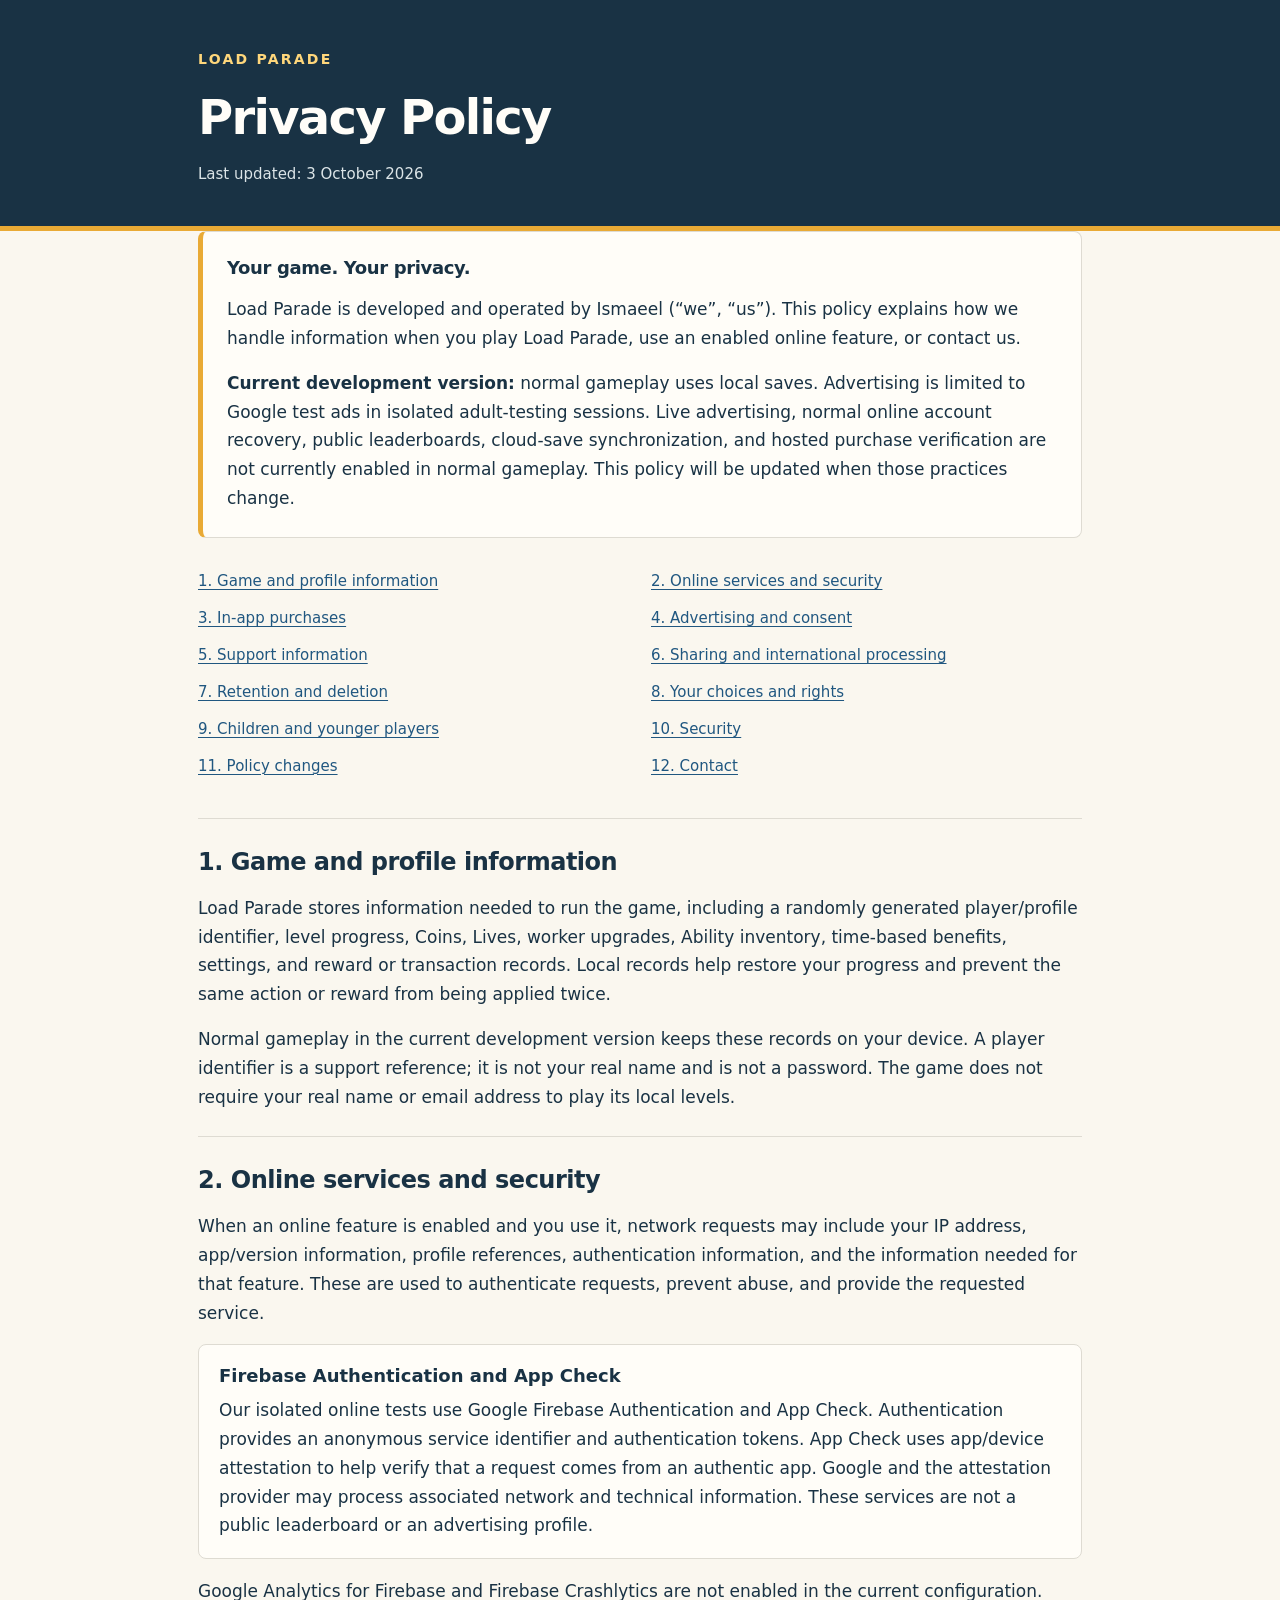
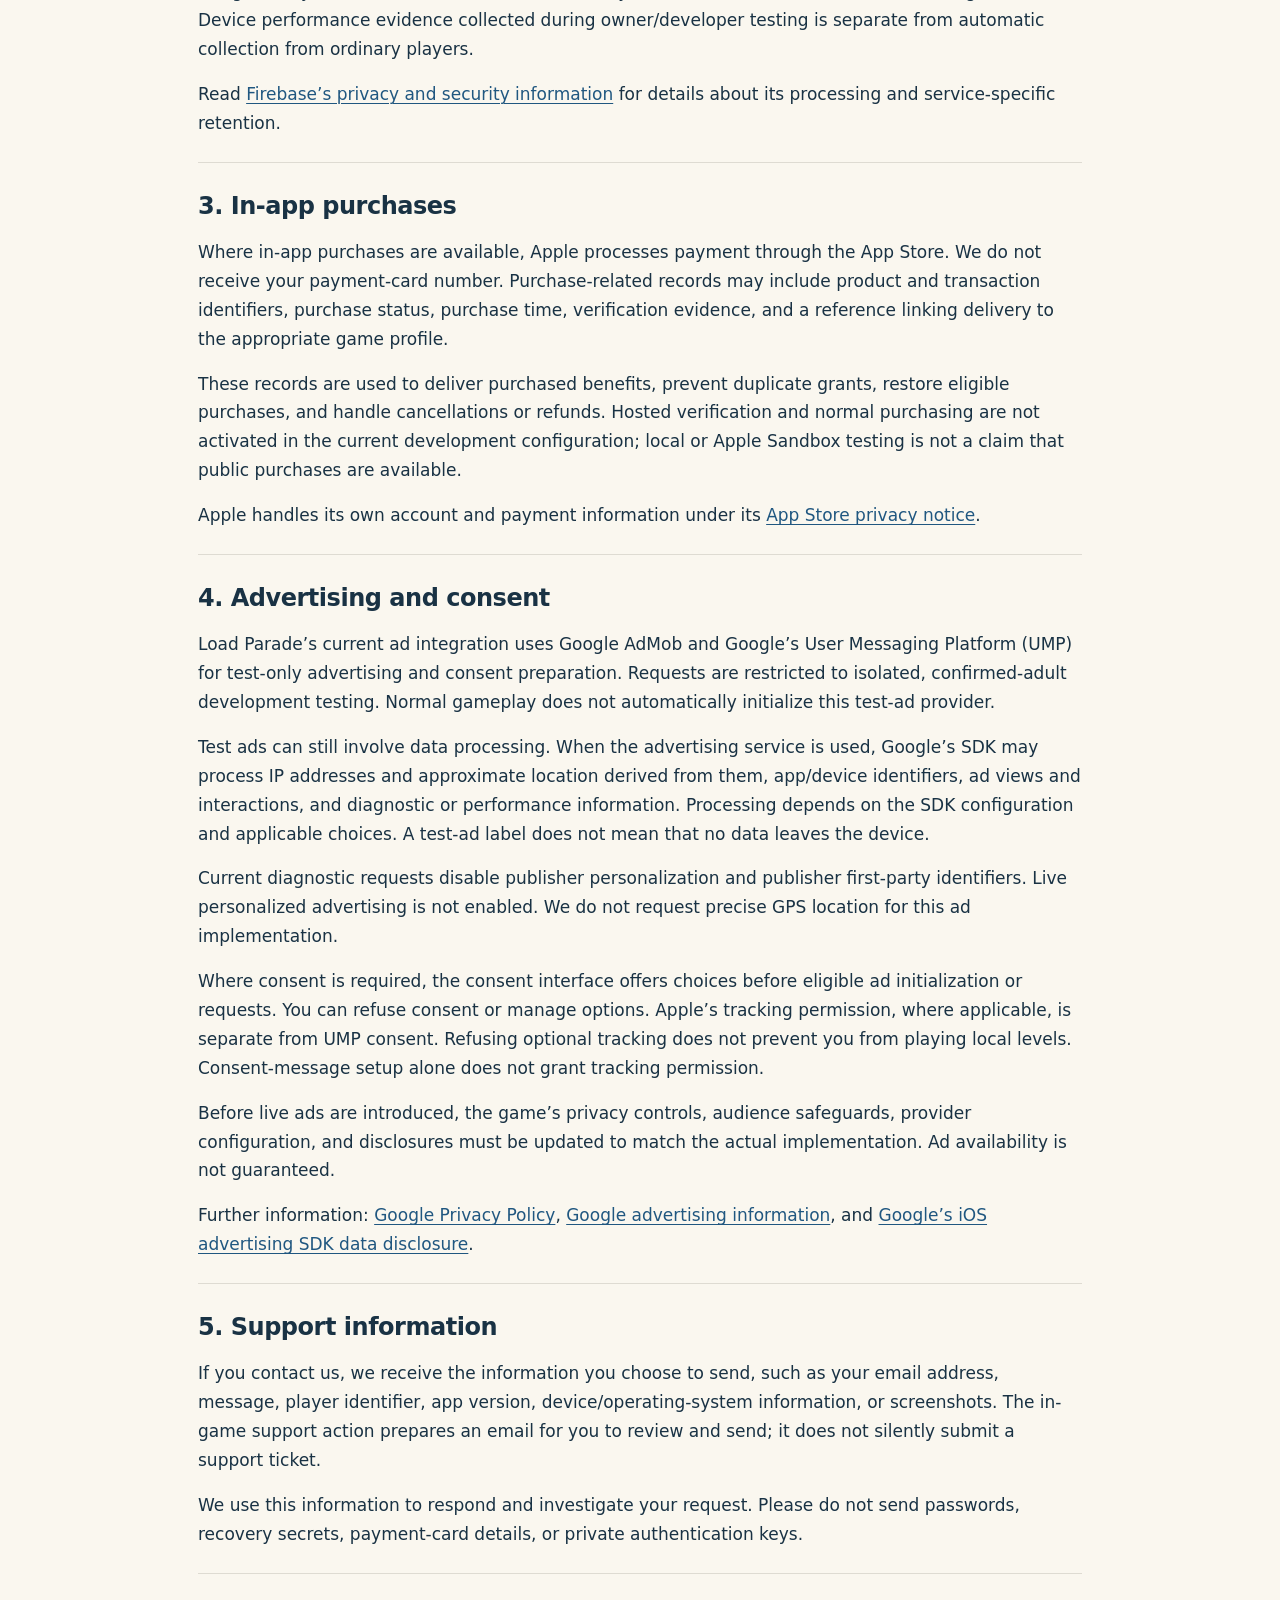
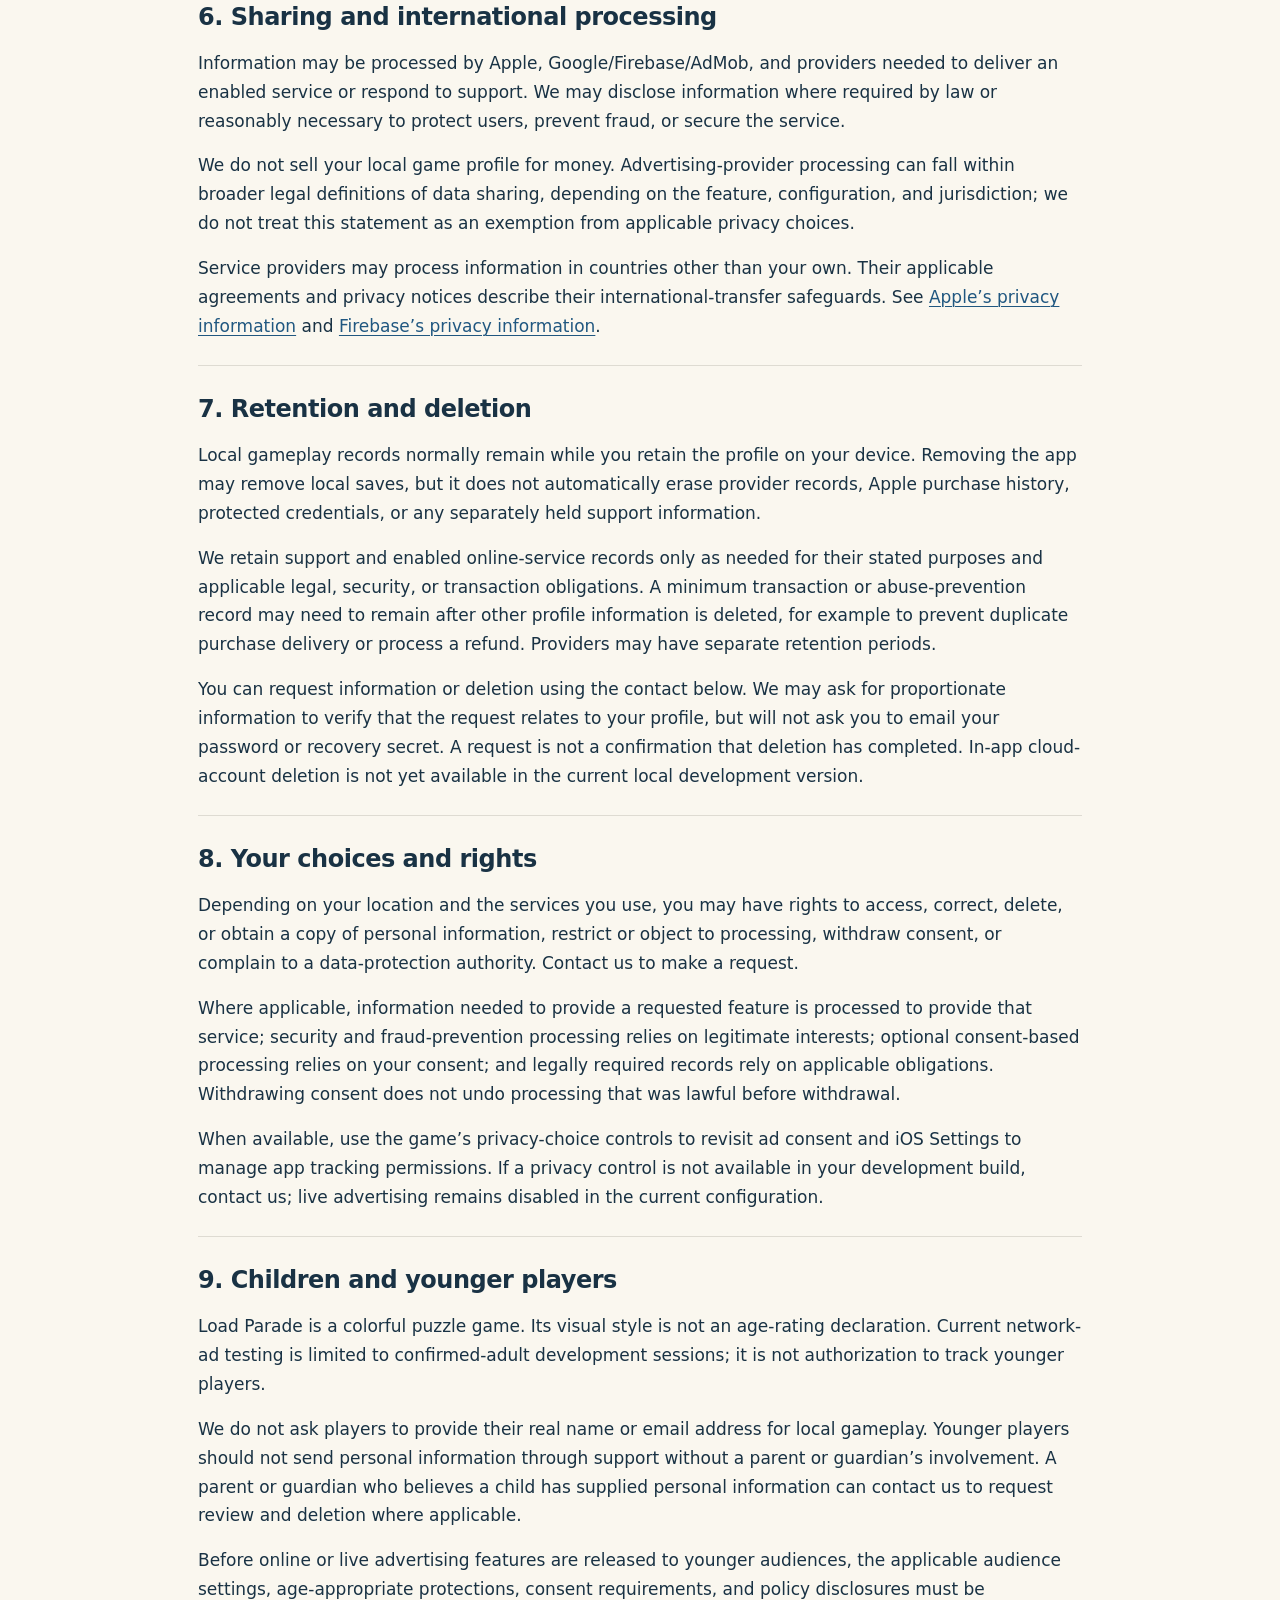
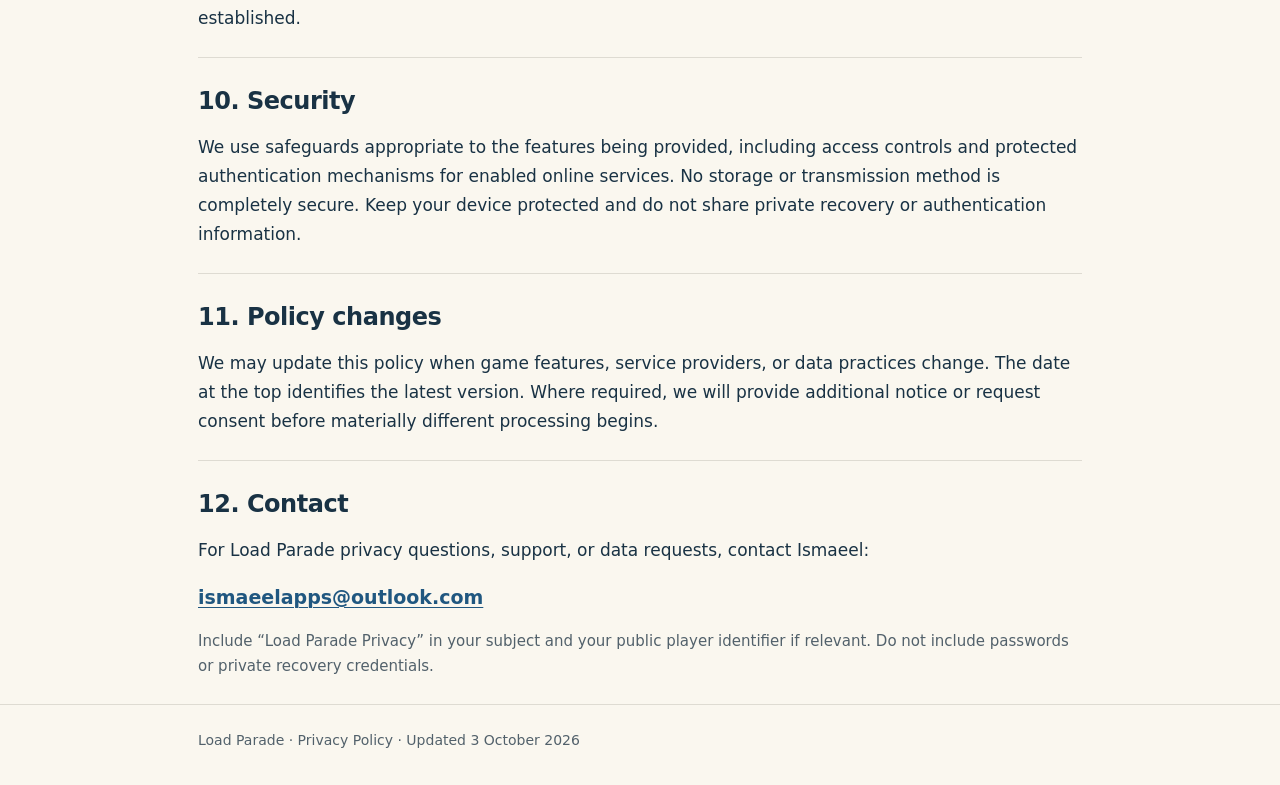
==== loadparade/privacypolicy/index.html @ 71cbc38c "Publish Load Parade privacy policy" ====
<!doctype html>
<html lang="en">
<head>
  <meta charset="utf-8">
  <meta name="viewport" content="width=device-width, initial-scale=1">
  <meta name="description" content="Privacy Policy for Load Parade: game saves, optional online services, purchases, advertising, privacy choices, and contact details.">
  <meta name="color-scheme" content="light">
  <title>Load Parade · Privacy Policy</title>
  <style>
    :root{--ink:#193244;--muted:#52616b;--cream:#faf7ef;--paper:#fffdf8;--amber:#e9aa35;--line:#dedbd2;--blue:#205780}
    *{box-sizing:border-box}html{scroll-padding-top:24px}body{margin:0;background:var(--cream);color:var(--ink);font:17px/1.7 system-ui,-apple-system,BlinkMacSystemFont,"Segoe UI",sans-serif}a{color:var(--blue);text-decoration-thickness:1px;text-underline-offset:3px}a:hover{text-decoration-thickness:2px}a:focus-visible{outline:3px solid var(--amber);outline-offset:4px}.skip{position:absolute;left:16px;top:-100px;padding:10px;background:white}.skip:focus{top:12px;z-index:2}.masthead{background:var(--ink);border-bottom:5px solid var(--amber);color:var(--paper)}.wrap{max-width:940px;margin:auto;padding:0 28px}.masthead .wrap{padding-top:48px;padding-bottom:38px}.brand{margin:0 0 18px;letter-spacing:.16em;font-size:14px;font-weight:800;color:#ffd77b}h1{font-size:clamp(32px,6vw,48px);line-height:1.13;letter-spacing:-.035em;margin:0 0 18px}h2{font-size:24px;line-height:1.3;margin:0 0 16px;letter-spacing:-.02em}.date{color:#dbe4e7;margin:0;font-size:15px}main{padding:32px 0 12px}p{margin:0 0 16px}ul{padding-left:22px;margin:12px 0 20px}li{margin-bottom:8px}.summary{padding:24px;background:var(--paper);border:1px solid var(--line);border-left:5px solid var(--amber);border-radius:8px;margin-bottom:28px}.summary h2{font-size:18px}.summary p:last-child{margin-bottom:0}nav{margin-bottom:38px}nav ul{list-style:none;padding:0;display:grid;grid-template-columns:1fr 1fr;gap:8px 22px}nav li{margin:0}nav a{font-size:15px}section{border-top:1px solid var(--line);padding:28px 0 8px;overflow-wrap:anywhere}.provider{padding:18px 20px;background:var(--paper);border:1px solid var(--line);border-radius:8px;margin-bottom:18px}.provider h3{font-size:18px;line-height:1.4;margin:0 0 8px}.provider p:last-child{margin:0}footer{border-top:1px solid var(--line);padding:24px 0 32px;font-size:14px;color:var(--muted)}.contact{font-size:19px;font-weight:650}.small{font-size:15px;color:var(--muted)}
    @media(max-width:560px){.wrap{padding-left:20px;padding-right:20px}.masthead .wrap{padding-top:32px;padding-bottom:28px}nav ul{grid-template-columns:1fr}body{font-size:16px}.summary{padding:18px}h2{font-size:22px}}
    @media print{body{background:white;color:black;font-size:11pt}.masthead{background:white;color:black;border-bottom:2px solid black}.brand,.date{color:black}.masthead .wrap{padding-top:10px;padding-bottom:15px}nav,.skip{display:none}.wrap{max-width:none;padding:0}.summary,.provider{background:white;border-color:#aaa}a{color:black}h1{font-size:26pt}h2{font-size:16pt}h2,h3{break-after:avoid}footer{padding-bottom:0}}
  </style>
</head>
<body>
<a class="skip" href="#policy">Skip to policy</a>
<header class="masthead"><div class="wrap">
  <p class="brand">LOAD PARADE</p>
  <h1>Privacy Policy</h1>
  <p class="date">Last updated: <time datetime="2026-10-03">3 October 2026</time></p>
</div></header>
<main id="policy" class="wrap">
  <div class="summary">
    <h2>Your game. Your privacy.</h2>
    <p>Load Parade is developed and operated by Ismaeel (“we”, “us”). This policy explains how we handle information when you play Load Parade, use an enabled online feature, or contact us.</p>
    <p><strong>Current development version:</strong> normal gameplay uses local saves. Advertising is limited to Google test ads in isolated adult-testing sessions. Live advertising, normal online account recovery, public leaderboards, cloud-save synchronization, and hosted purchase verification are not currently enabled in normal gameplay. This policy will be updated when those practices change.</p>
  </div>
  <nav aria-label="Policy contents"><ul>
    <li><a href="#game-data">1. Game and profile information</a></li>
    <li><a href="#online">2. Online services and security</a></li>
    <li><a href="#purchases">3. In-app purchases</a></li>
    <li><a href="#advertising">4. Advertising and consent</a></li>
    <li><a href="#support">5. Support information</a></li>
    <li><a href="#sharing">6. Sharing and international processing</a></li>
    <li><a href="#retention">7. Retention and deletion</a></li>
    <li><a href="#choices">8. Your choices and rights</a></li>
    <li><a href="#children">9. Children and younger players</a></li>
    <li><a href="#security">10. Security</a></li>
    <li><a href="#changes">11. Policy changes</a></li>
    <li><a href="#contact">12. Contact</a></li>
  </ul></nav>

  <section id="game-data"><h2>1. Game and profile information</h2>
    <p>Load Parade stores information needed to run the game, including a randomly generated player/profile identifier, level progress, Coins, Lives, worker upgrades, Ability inventory, time-based benefits, settings, and reward or transaction records. Local records help restore your progress and prevent the same action or reward from being applied twice.</p>
    <p>Normal gameplay in the current development version keeps these records on your device. A player identifier is a support reference; it is not your real name and is not a password. The game does not require your real name or email address to play its local levels.</p>
  </section>

  <section id="online"><h2>2. Online services and security</h2>
    <p>When an online feature is enabled and you use it, network requests may include your IP address, app/version information, profile references, authentication information, and the information needed for that feature. These are used to authenticate requests, prevent abuse, and provide the requested service.</p>
    <div class="provider"><h3>Firebase Authentication and App Check</h3>
      <p>Our isolated online tests use Google Firebase Authentication and App Check. Authentication provides an anonymous service identifier and authentication tokens. App Check uses app/device attestation to help verify that a request comes from an authentic app. Google and the attestation provider may process associated network and technical information. These services are not a public leaderboard or an advertising profile.</p>
    </div>
    <p>Google Analytics for Firebase and Firebase Crashlytics are not enabled in the current configuration. Device performance evidence collected during owner/developer testing is separate from automatic collection from ordinary players.</p>
    <p>Read <a href="https://firebase.google.com/support/privacy">Firebase’s privacy and security information</a> for details about its processing and service-specific retention.</p>
  </section>

  <section id="purchases"><h2>3. In-app purchases</h2>
    <p>Where in-app purchases are available, Apple processes payment through the App Store. We do not receive your payment-card number. Purchase-related records may include product and transaction identifiers, purchase status, purchase time, verification evidence, and a reference linking delivery to the appropriate game profile.</p>
    <p>These records are used to deliver purchased benefits, prevent duplicate grants, restore eligible purchases, and handle cancellations or refunds. Hosted verification and normal purchasing are not activated in the current development configuration; local or Apple Sandbox testing is not a claim that public purchases are available.</p>
    <p>Apple handles its own account and payment information under its <a href="https://www.apple.com/legal/privacy/data/en/appstore/">App Store privacy notice</a>.</p>
  </section>

  <section id="advertising"><h2>4. Advertising and consent</h2>
    <p>Load Parade’s current ad integration uses Google AdMob and Google’s User Messaging Platform (UMP) for test-only advertising and consent preparation. Requests are restricted to isolated, confirmed-adult development testing. Normal gameplay does not automatically initialize this test-ad provider.</p>
    <p>Test ads can still involve data processing. When the advertising service is used, Google’s SDK may process IP addresses and approximate location derived from them, app/device identifiers, ad views and interactions, and diagnostic or performance information. Processing depends on the SDK configuration and applicable choices. A test-ad label does not mean that no data leaves the device.</p>
    <p>Current diagnostic requests disable publisher personalization and publisher first-party identifiers. Live personalized advertising is not enabled. We do not request precise GPS location for this ad implementation.</p>
    <p>Where consent is required, the consent interface offers choices before eligible ad initialization or requests. You can refuse consent or manage options. Apple’s tracking permission, where applicable, is separate from UMP consent. Refusing optional tracking does not prevent you from playing local levels. Consent-message setup alone does not grant tracking permission.</p>
    <p>Before live ads are introduced, the game’s privacy controls, audience safeguards, provider configuration, and disclosures must be updated to match the actual implementation. Ad availability is not guaranteed.</p>
    <p>Further information: <a href="https://policies.google.com/privacy">Google Privacy Policy</a>, <a href="https://policies.google.com/technologies/ads">Google advertising information</a>, and <a href="https://developers.google.com/admob/ios/privacy/data-disclosure">Google’s iOS advertising SDK data disclosure</a>.</p>
  </section>

  <section id="support"><h2>5. Support information</h2>
    <p>If you contact us, we receive the information you choose to send, such as your email address, message, player identifier, app version, device/operating-system information, or screenshots. The in-game support action prepares an email for you to review and send; it does not silently submit a support ticket.</p>
    <p>We use this information to respond and investigate your request. Please do not send passwords, recovery secrets, payment-card details, or private authentication keys.</p>
  </section>

  <section id="sharing"><h2>6. Sharing and international processing</h2>
    <p>Information may be processed by Apple, Google/Firebase/AdMob, and providers needed to deliver an enabled service or respond to support. We may disclose information where required by law or reasonably necessary to protect users, prevent fraud, or secure the service.</p>
    <p>We do not sell your local game profile for money. Advertising-provider processing can fall within broader legal definitions of data sharing, depending on the feature, configuration, and jurisdiction; we do not treat this statement as an exemption from applicable privacy choices.</p>
    <p>Service providers may process information in countries other than your own. Their applicable agreements and privacy notices describe their international-transfer safeguards. See <a href="https://www.apple.com/legal/privacy/">Apple’s privacy information</a> and <a href="https://firebase.google.com/support/privacy">Firebase’s privacy information</a>.</p>
  </section>

  <section id="retention"><h2>7. Retention and deletion</h2>
    <p>Local gameplay records normally remain while you retain the profile on your device. Removing the app may remove local saves, but it does not automatically erase provider records, Apple purchase history, protected credentials, or any separately held support information.</p>
    <p>We retain support and enabled online-service records only as needed for their stated purposes and applicable legal, security, or transaction obligations. A minimum transaction or abuse-prevention record may need to remain after other profile information is deleted, for example to prevent duplicate purchase delivery or process a refund. Providers may have separate retention periods.</p>
    <p>You can request information or deletion using the contact below. We may ask for proportionate information to verify that the request relates to your profile, but will not ask you to email your password or recovery secret. A request is not a confirmation that deletion has completed. In-app cloud-account deletion is not yet available in the current local development version.</p>
  </section>

  <section id="choices"><h2>8. Your choices and rights</h2>
    <p>Depending on your location and the services you use, you may have rights to access, correct, delete, or obtain a copy of personal information, restrict or object to processing, withdraw consent, or complain to a data-protection authority. Contact us to make a request.</p>
    <p>Where applicable, information needed to provide a requested feature is processed to provide that service; security and fraud-prevention processing relies on legitimate interests; optional consent-based processing relies on your consent; and legally required records rely on applicable obligations. Withdrawing consent does not undo processing that was lawful before withdrawal.</p>
    <p>When available, use the game’s privacy-choice controls to revisit ad consent and iOS Settings to manage app tracking permissions. If a privacy control is not available in your development build, contact us; live advertising remains disabled in the current configuration.</p>
  </section>

  <section id="children"><h2>9. Children and younger players</h2>
    <p>Load Parade is a colorful puzzle game. Its visual style is not an age-rating declaration. Current network-ad testing is limited to confirmed-adult development sessions; it is not authorization to track younger players.</p>
    <p>We do not ask players to provide their real name or email address for local gameplay. Younger players should not send personal information through support without a parent or guardian’s involvement. A parent or guardian who believes a child has supplied personal information can contact us to request review and deletion where applicable.</p>
    <p>Before online or live advertising features are released to younger audiences, the applicable audience settings, age-appropriate protections, consent requirements, and policy disclosures must be established.</p>
  </section>

  <section id="security"><h2>10. Security</h2>
    <p>We use safeguards appropriate to the features being provided, including access controls and protected authentication mechanisms for enabled online services. No storage or transmission method is completely secure. Keep your device protected and do not share private recovery or authentication information.</p>
  </section>

  <section id="changes"><h2>11. Policy changes</h2>
    <p>We may update this policy when game features, service providers, or data practices change. The date at the top identifies the latest version. Where required, we will provide additional notice or request consent before materially different processing begins.</p>
  </section>

  <section id="contact"><h2>12. Contact</h2>
    <p>For Load Parade privacy questions, support, or data requests, contact Ismaeel:</p>
    <p class="contact"><a href="mailto:ismaeelapps@outlook.com?subject=Load%20Parade%20Privacy">ismaeelapps@outlook.com</a></p>
    <p class="small">Include “Load Parade Privacy” in your subject and your public player identifier if relevant. Do not include passwords or private recovery credentials.</p>
  </section>
</main>
<footer><div class="wrap">Load Parade · Privacy Policy · Updated 3 October 2026</div></footer>
</body>
</html>
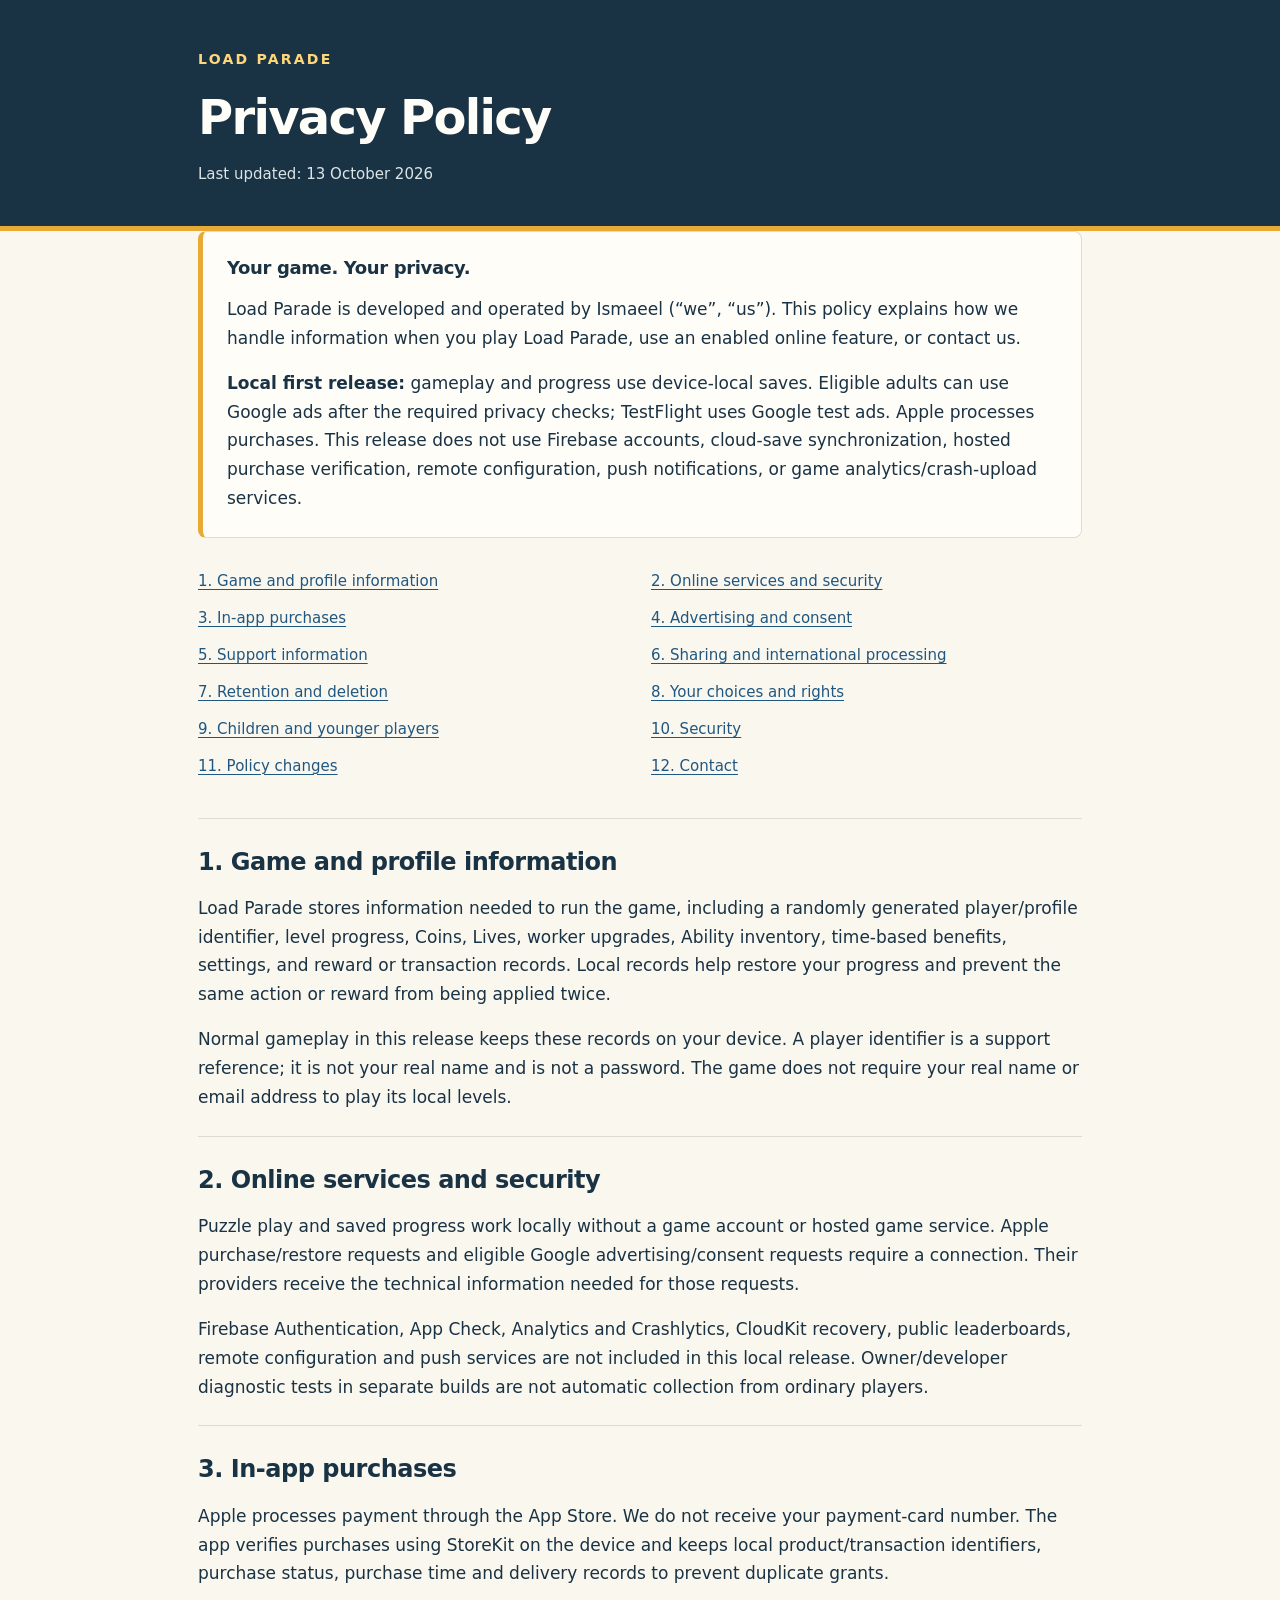
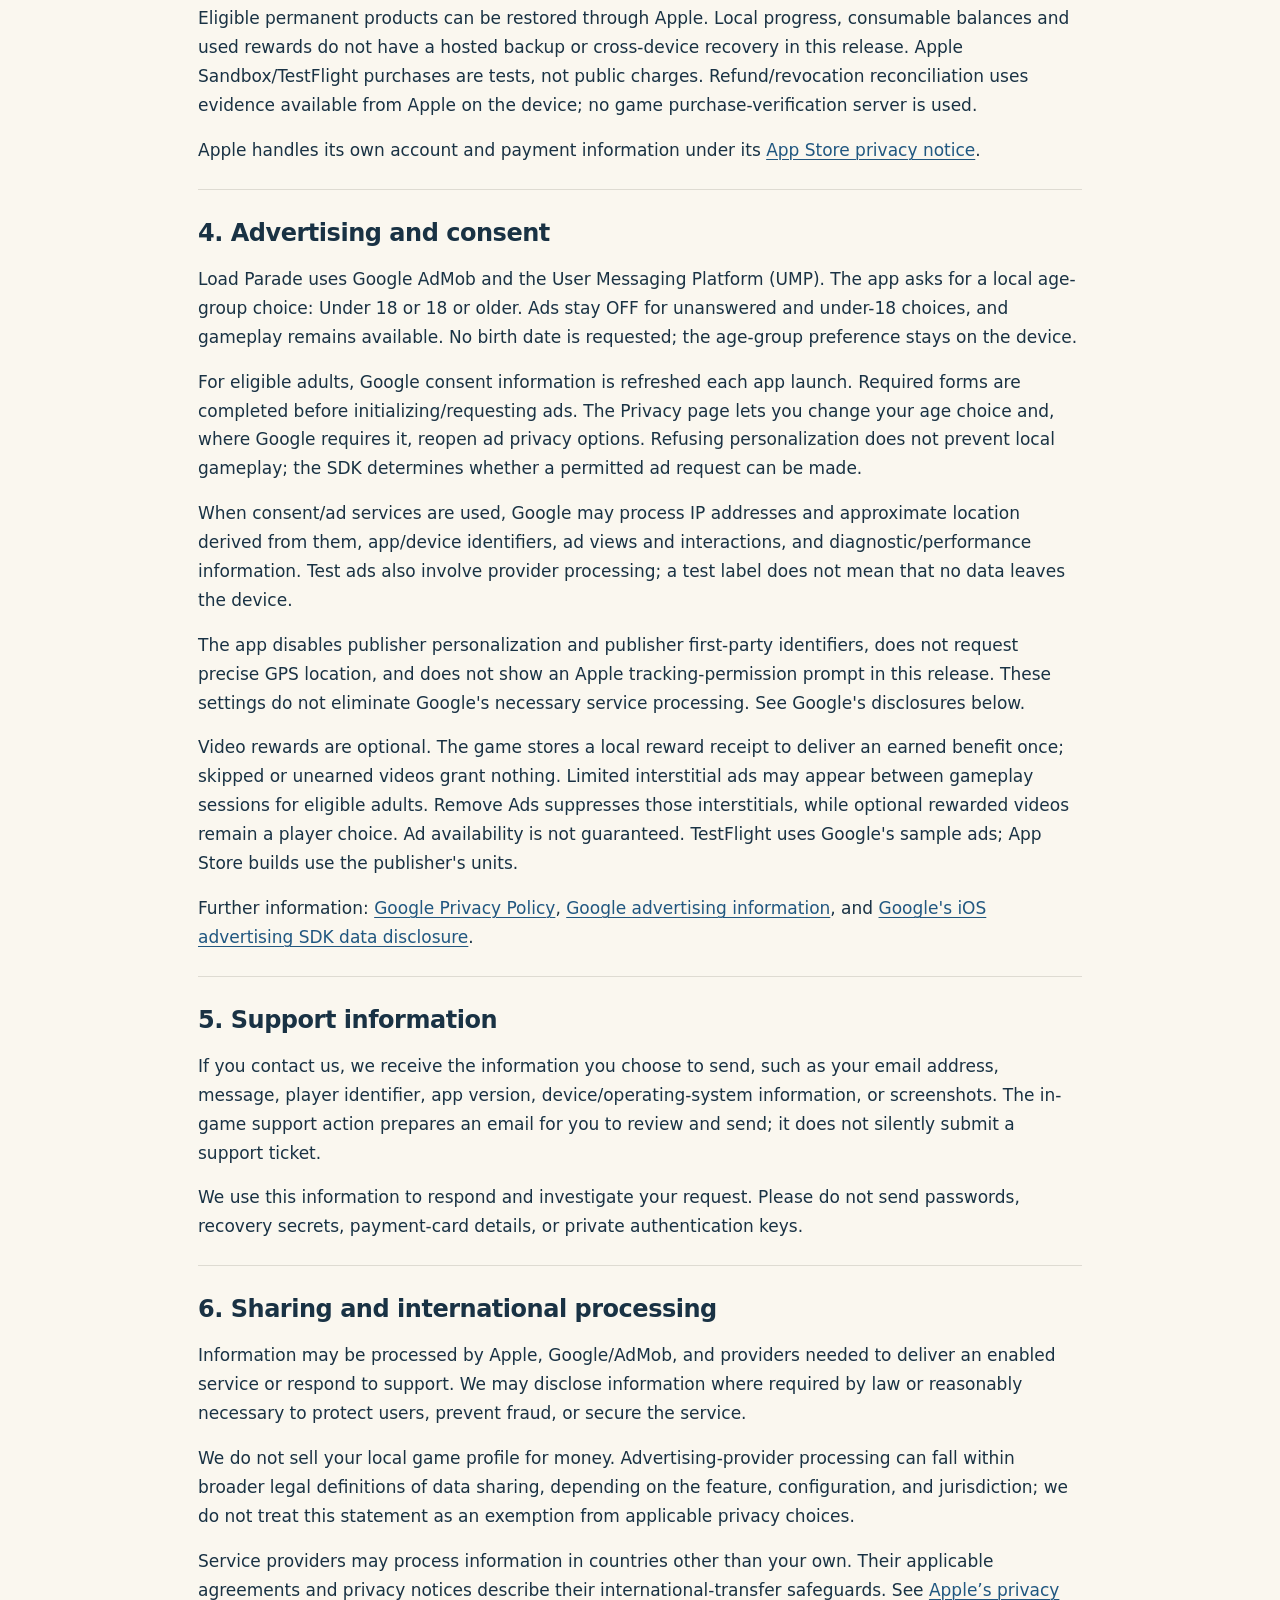
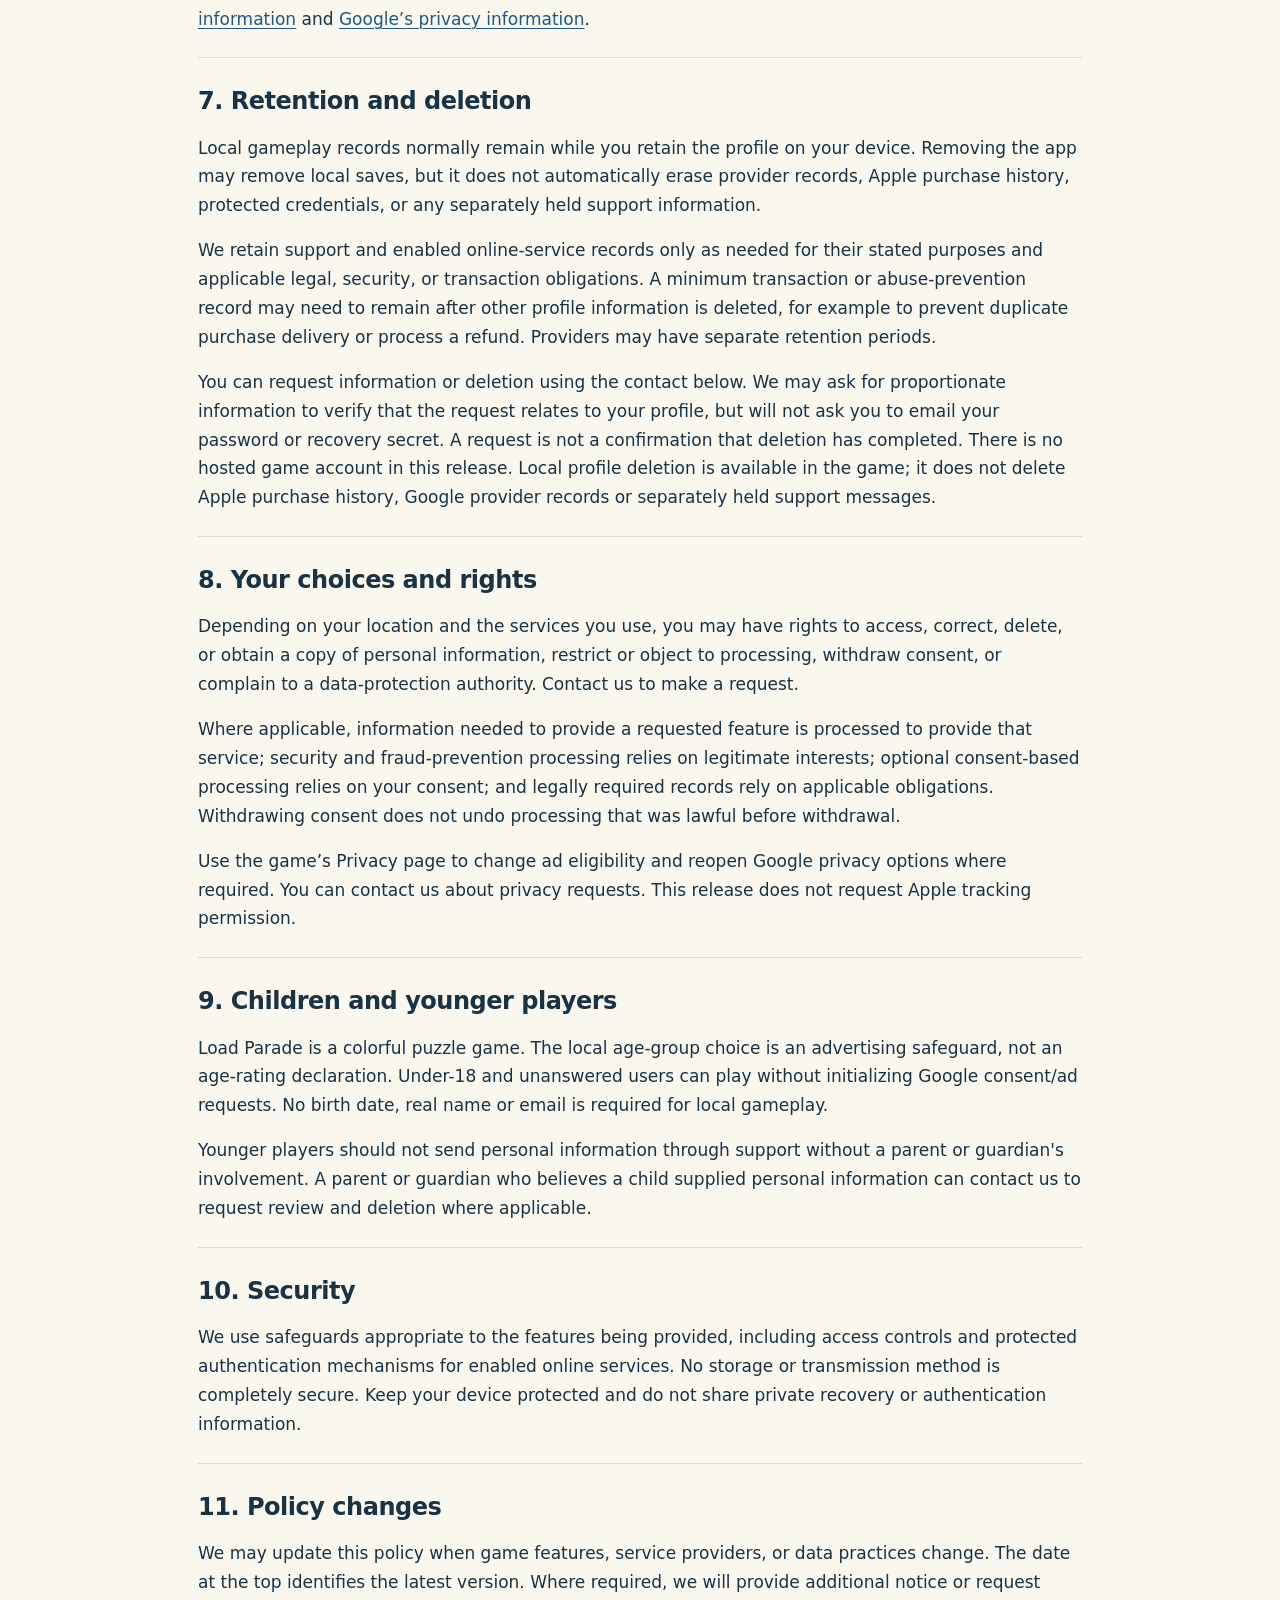
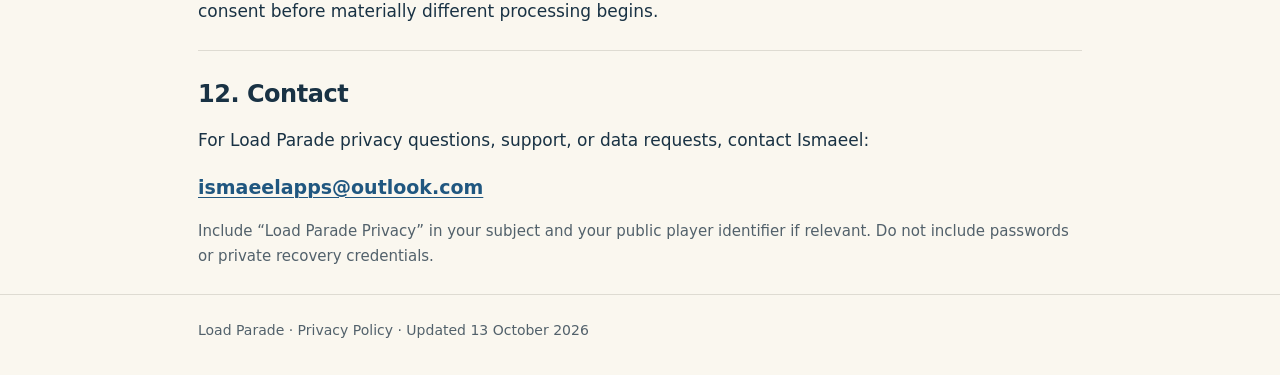
==== commit 3621dc22: "Update index.html" ====
--- a/loadparade/privacypolicy/index.html
+++ b/loadparade/privacypolicy/index.html
@@ -18,13 +18,13 @@
 <header class="masthead"><div class="wrap">
   <p class="brand">LOAD PARADE</p>
   <h1>Privacy Policy</h1>
-  <p class="date">Last updated: <time datetime="2026-10-03">3 October 2026</time></p>
+  <p class="date">Last updated: <time datetime="2026-10-13">13 October 2026</time></p>
 </div></header>
 <main id="policy" class="wrap">
   <div class="summary">
     <h2>Your game. Your privacy.</h2>
     <p>Load Parade is developed and operated by Ismaeel (“we”, “us”). This policy explains how we handle information when you play Load Parade, use an enabled online feature, or contact us.</p>
-    <p><strong>Current development version:</strong> normal gameplay uses local saves. Advertising is limited to Google test ads in isolated adult-testing sessions. Live advertising, normal online account recovery, public leaderboards, cloud-save synchronization, and hosted purchase verification are not currently enabled in normal gameplay. This policy will be updated when those practices change.</p>
+    <p><strong>Local first release:</strong> gameplay and progress use device-local saves. Eligible adults can use Google ads after the required privacy checks; TestFlight uses Google test ads. Apple processes purchases. This release does not use Firebase accounts, cloud-save synchronization, hosted purchase verification, remote configuration, push notifications, or game analytics/crash-upload services.</p>
   </div>
   <nav aria-label="Policy contents"><ul>
     <li><a href="#game-data">1. Game and profile information</a></li>
@@ -43,31 +43,27 @@
 
   <section id="game-data"><h2>1. Game and profile information</h2>
     <p>Load Parade stores information needed to run the game, including a randomly generated player/profile identifier, level progress, Coins, Lives, worker upgrades, Ability inventory, time-based benefits, settings, and reward or transaction records. Local records help restore your progress and prevent the same action or reward from being applied twice.</p>
-    <p>Normal gameplay in the current development version keeps these records on your device. A player identifier is a support reference; it is not your real name and is not a password. The game does not require your real name or email address to play its local levels.</p>
+    <p>Normal gameplay in this release keeps these records on your device. A player identifier is a support reference; it is not your real name and is not a password. The game does not require your real name or email address to play its local levels.</p>
   </section>
 
   <section id="online"><h2>2. Online services and security</h2>
-    <p>When an online feature is enabled and you use it, network requests may include your IP address, app/version information, profile references, authentication information, and the information needed for that feature. These are used to authenticate requests, prevent abuse, and provide the requested service.</p>
-    <div class="provider"><h3>Firebase Authentication and App Check</h3>
-      <p>Our isolated online tests use Google Firebase Authentication and App Check. Authentication provides an anonymous service identifier and authentication tokens. App Check uses app/device attestation to help verify that a request comes from an authentic app. Google and the attestation provider may process associated network and technical information. These services are not a public leaderboard or an advertising profile.</p>
-    </div>
-    <p>Google Analytics for Firebase and Firebase Crashlytics are not enabled in the current configuration. Device performance evidence collected during owner/developer testing is separate from automatic collection from ordinary players.</p>
-    <p>Read <a href="https://firebase.google.com/support/privacy">Firebase’s privacy and security information</a> for details about its processing and service-specific retention.</p>
+<p>Puzzle play and saved progress work locally without a game account or hosted game service. Apple purchase/restore requests and eligible Google advertising/consent requests require a connection. Their providers receive the technical information needed for those requests.</p>
+<p>Firebase Authentication, App Check, Analytics and Crashlytics, CloudKit recovery, public leaderboards, remote configuration and push services are not included in this local release. Owner/developer diagnostic tests in separate builds are not automatic collection from ordinary players.</p>
   </section>
 
   <section id="purchases"><h2>3. In-app purchases</h2>
-    <p>Where in-app purchases are available, Apple processes payment through the App Store. We do not receive your payment-card number. Purchase-related records may include product and transaction identifiers, purchase status, purchase time, verification evidence, and a reference linking delivery to the appropriate game profile.</p>
-    <p>These records are used to deliver purchased benefits, prevent duplicate grants, restore eligible purchases, and handle cancellations or refunds. Hosted verification and normal purchasing are not activated in the current development configuration; local or Apple Sandbox testing is not a claim that public purchases are available.</p>
-    <p>Apple handles its own account and payment information under its <a href="https://www.apple.com/legal/privacy/data/en/appstore/">App Store privacy notice</a>.</p>
+<p>Apple processes payment through the App Store. We do not receive your payment-card number. The app verifies purchases using StoreKit on the device and keeps local product/transaction identifiers, purchase status, purchase time and delivery records to prevent duplicate grants.</p>
+<p>Eligible permanent products can be restored through Apple. Local progress, consumable balances and used rewards do not have a hosted backup or cross-device recovery in this release. Apple Sandbox/TestFlight purchases are tests, not public charges. Refund/revocation reconciliation uses evidence available from Apple on the device; no game purchase-verification server is used.</p>
+<p>Apple handles its own account and payment information under its <a href="https://www.apple.com/legal/privacy/data/en/appstore/">App Store privacy notice</a>.</p>
   </section>
 
   <section id="advertising"><h2>4. Advertising and consent</h2>
-    <p>Load Parade’s current ad integration uses Google AdMob and Google’s User Messaging Platform (UMP) for test-only advertising and consent preparation. Requests are restricted to isolated, confirmed-adult development testing. Normal gameplay does not automatically initialize this test-ad provider.</p>
-    <p>Test ads can still involve data processing. When the advertising service is used, Google’s SDK may process IP addresses and approximate location derived from them, app/device identifiers, ad views and interactions, and diagnostic or performance information. Processing depends on the SDK configuration and applicable choices. A test-ad label does not mean that no data leaves the device.</p>
-    <p>Current diagnostic requests disable publisher personalization and publisher first-party identifiers. Live personalized advertising is not enabled. We do not request precise GPS location for this ad implementation.</p>
-    <p>Where consent is required, the consent interface offers choices before eligible ad initialization or requests. You can refuse consent or manage options. Apple’s tracking permission, where applicable, is separate from UMP consent. Refusing optional tracking does not prevent you from playing local levels. Consent-message setup alone does not grant tracking permission.</p>
-    <p>Before live ads are introduced, the game’s privacy controls, audience safeguards, provider configuration, and disclosures must be updated to match the actual implementation. Ad availability is not guaranteed.</p>
-    <p>Further information: <a href="https://policies.google.com/privacy">Google Privacy Policy</a>, <a href="https://policies.google.com/technologies/ads">Google advertising information</a>, and <a href="https://developers.google.com/admob/ios/privacy/data-disclosure">Google’s iOS advertising SDK data disclosure</a>.</p>
+<p>Load Parade uses Google AdMob and the User Messaging Platform (UMP). The app asks for a local age-group choice: Under 18 or 18 or older. Ads stay OFF for unanswered and under-18 choices, and gameplay remains available. No birth date is requested; the age-group preference stays on the device.</p>
+<p>For eligible adults, Google consent information is refreshed each app launch. Required forms are completed before initializing/requesting ads. The Privacy page lets you change your age choice and, where Google requires it, reopen ad privacy options. Refusing personalization does not prevent local gameplay; the SDK determines whether a permitted ad request can be made.</p>
+<p>When consent/ad services are used, Google may process IP addresses and approximate location derived from them, app/device identifiers, ad views and interactions, and diagnostic/performance information. Test ads also involve provider processing; a test label does not mean that no data leaves the device.</p>
+<p>The app disables publisher personalization and publisher first-party identifiers, does not request precise GPS location, and does not show an Apple tracking-permission prompt in this release. These settings do not eliminate Google's necessary service processing. See Google's disclosures below.</p>
+<p>Video rewards are optional. The game stores a local reward receipt to deliver an earned benefit once; skipped or unearned videos grant nothing. Limited interstitial ads may appear between gameplay sessions for eligible adults. Remove Ads suppresses those interstitials, while optional rewarded videos remain a player choice. Ad availability is not guaranteed. TestFlight uses Google's sample ads; App Store builds use the publisher's units.</p>
+<p>Further information: <a href="https://policies.google.com/privacy">Google Privacy Policy</a>, <a href="https://policies.google.com/technologies/ads">Google advertising information</a>, and <a href="https://developers.google.com/admob/ios/privacy/data-disclosure">Google's iOS advertising SDK data disclosure</a>.</p>
   </section>
 
   <section id="support"><h2>5. Support information</h2>
@@ -76,27 +72,26 @@
   </section>
 
   <section id="sharing"><h2>6. Sharing and international processing</h2>
-    <p>Information may be processed by Apple, Google/Firebase/AdMob, and providers needed to deliver an enabled service or respond to support. We may disclose information where required by law or reasonably necessary to protect users, prevent fraud, or secure the service.</p>
+    <p>Information may be processed by Apple, Google/AdMob, and providers needed to deliver an enabled service or respond to support. We may disclose information where required by law or reasonably necessary to protect users, prevent fraud, or secure the service.</p>
     <p>We do not sell your local game profile for money. Advertising-provider processing can fall within broader legal definitions of data sharing, depending on the feature, configuration, and jurisdiction; we do not treat this statement as an exemption from applicable privacy choices.</p>
-    <p>Service providers may process information in countries other than your own. Their applicable agreements and privacy notices describe their international-transfer safeguards. See <a href="https://www.apple.com/legal/privacy/">Apple’s privacy information</a> and <a href="https://firebase.google.com/support/privacy">Firebase’s privacy information</a>.</p>
+    <p>Service providers may process information in countries other than your own. Their applicable agreements and privacy notices describe their international-transfer safeguards. See <a href="https://www.apple.com/legal/privacy/">Apple’s privacy information</a> and <a href="https://policies.google.com/privacy">Google’s privacy information</a>.</p>
   </section>
 
   <section id="retention"><h2>7. Retention and deletion</h2>
     <p>Local gameplay records normally remain while you retain the profile on your device. Removing the app may remove local saves, but it does not automatically erase provider records, Apple purchase history, protected credentials, or any separately held support information.</p>
     <p>We retain support and enabled online-service records only as needed for their stated purposes and applicable legal, security, or transaction obligations. A minimum transaction or abuse-prevention record may need to remain after other profile information is deleted, for example to prevent duplicate purchase delivery or process a refund. Providers may have separate retention periods.</p>
-    <p>You can request information or deletion using the contact below. We may ask for proportionate information to verify that the request relates to your profile, but will not ask you to email your password or recovery secret. A request is not a confirmation that deletion has completed. In-app cloud-account deletion is not yet available in the current local development version.</p>
+    <p>You can request information or deletion using the contact below. We may ask for proportionate information to verify that the request relates to your profile, but will not ask you to email your password or recovery secret. A request is not a confirmation that deletion has completed. There is no hosted game account in this release. Local profile deletion is available in the game; it does not delete Apple purchase history, Google provider records or separately held support messages.</p>
   </section>
 
   <section id="choices"><h2>8. Your choices and rights</h2>
     <p>Depending on your location and the services you use, you may have rights to access, correct, delete, or obtain a copy of personal information, restrict or object to processing, withdraw consent, or complain to a data-protection authority. Contact us to make a request.</p>
     <p>Where applicable, information needed to provide a requested feature is processed to provide that service; security and fraud-prevention processing relies on legitimate interests; optional consent-based processing relies on your consent; and legally required records rely on applicable obligations. Withdrawing consent does not undo processing that was lawful before withdrawal.</p>
-    <p>When available, use the game’s privacy-choice controls to revisit ad consent and iOS Settings to manage app tracking permissions. If a privacy control is not available in your development build, contact us; live advertising remains disabled in the current configuration.</p>
+    <p>Use the game’s Privacy page to change ad eligibility and reopen Google privacy options where required. You can contact us about privacy requests. This release does not request Apple tracking permission.</p>
   </section>
 
   <section id="children"><h2>9. Children and younger players</h2>
-    <p>Load Parade is a colorful puzzle game. Its visual style is not an age-rating declaration. Current network-ad testing is limited to confirmed-adult development sessions; it is not authorization to track younger players.</p>
-    <p>We do not ask players to provide their real name or email address for local gameplay. Younger players should not send personal information through support without a parent or guardian’s involvement. A parent or guardian who believes a child has supplied personal information can contact us to request review and deletion where applicable.</p>
-    <p>Before online or live advertising features are released to younger audiences, the applicable audience settings, age-appropriate protections, consent requirements, and policy disclosures must be established.</p>
+<p>Load Parade is a colorful puzzle game. The local age-group choice is an advertising safeguard, not an age-rating declaration. Under-18 and unanswered users can play without initializing Google consent/ad requests. No birth date, real name or email is required for local gameplay.</p>
+<p>Younger players should not send personal information through support without a parent or guardian's involvement. A parent or guardian who believes a child supplied personal information can contact us to request review and deletion where applicable.</p>
   </section>
 
   <section id="security"><h2>10. Security</h2>
@@ -113,6 +108,6 @@
     <p class="small">Include “Load Parade Privacy” in your subject and your public player identifier if relevant. Do not include passwords or private recovery credentials.</p>
   </section>
 </main>
-<footer><div class="wrap">Load Parade · Privacy Policy · Updated 3 October 2026</div></footer>
+<footer><div class="wrap">Load Parade · Privacy Policy · Updated 13 October 2026</div></footer>
 </body>
 </html>
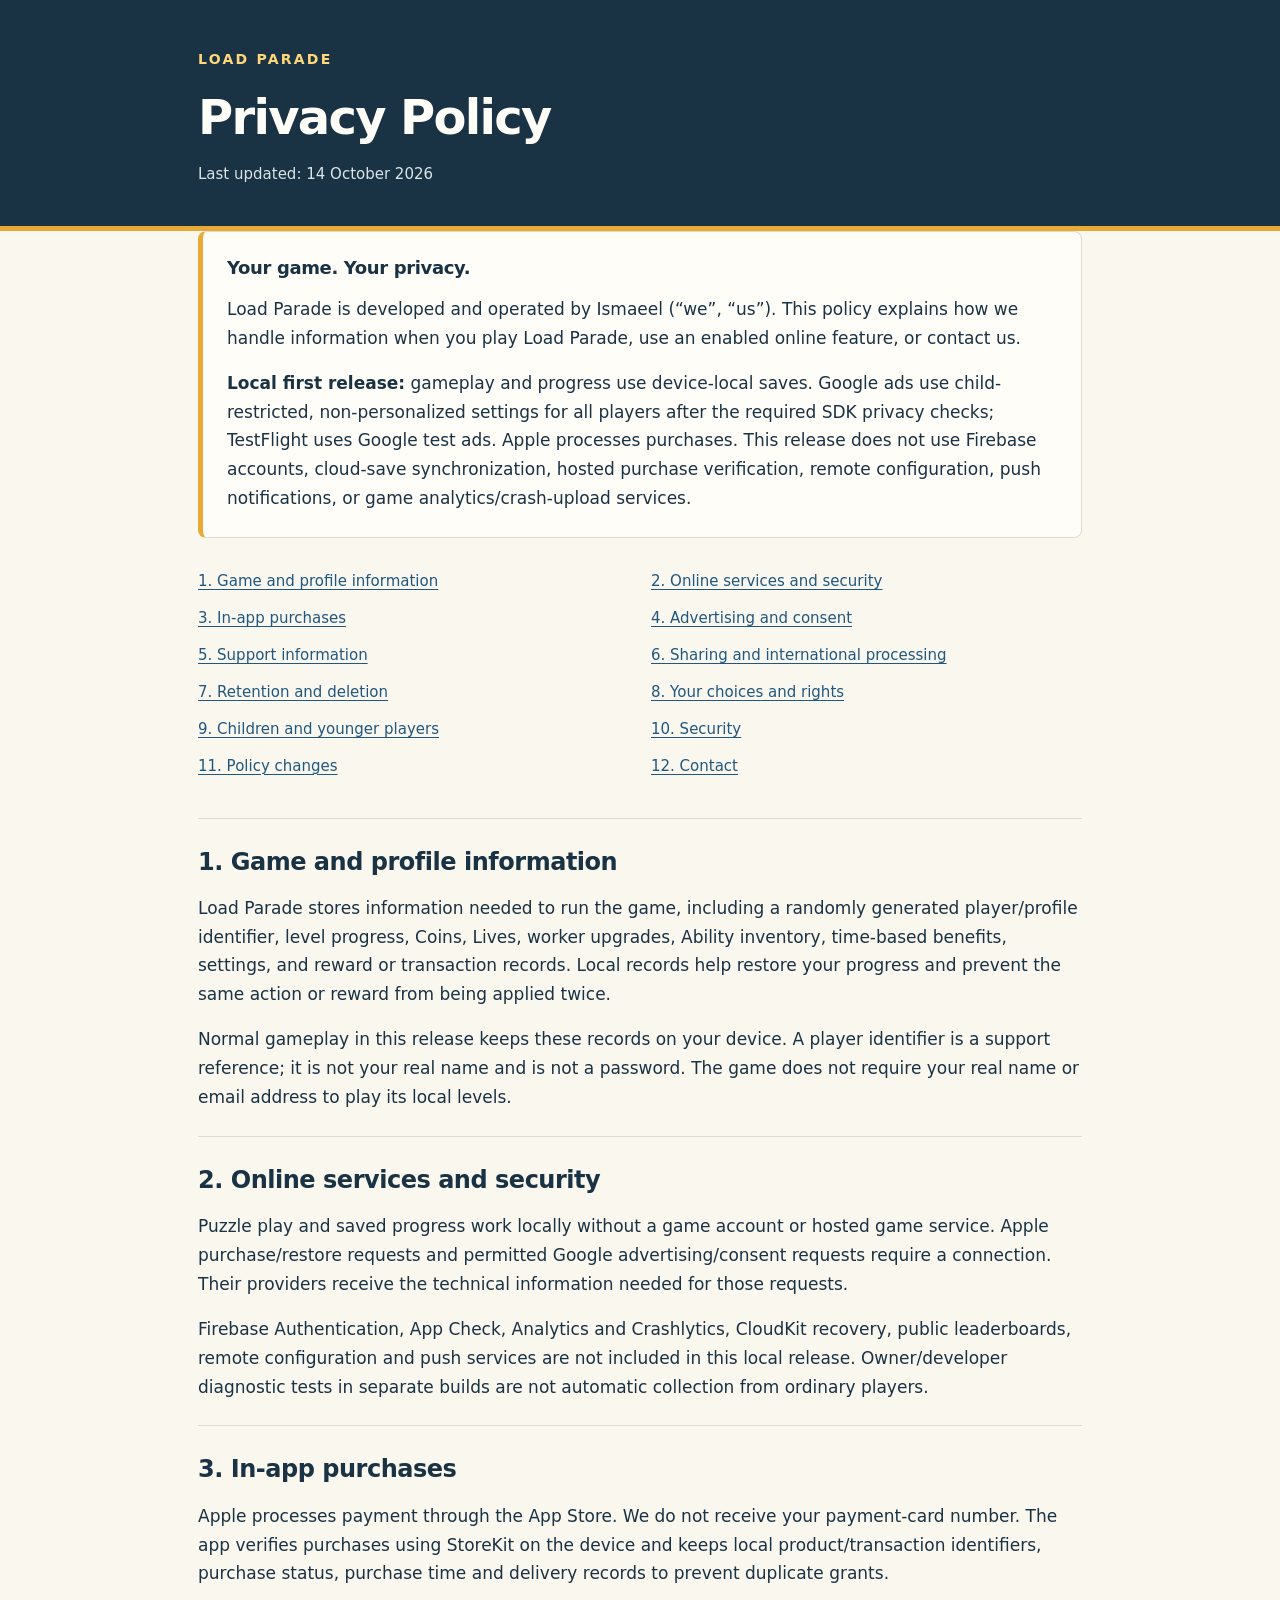
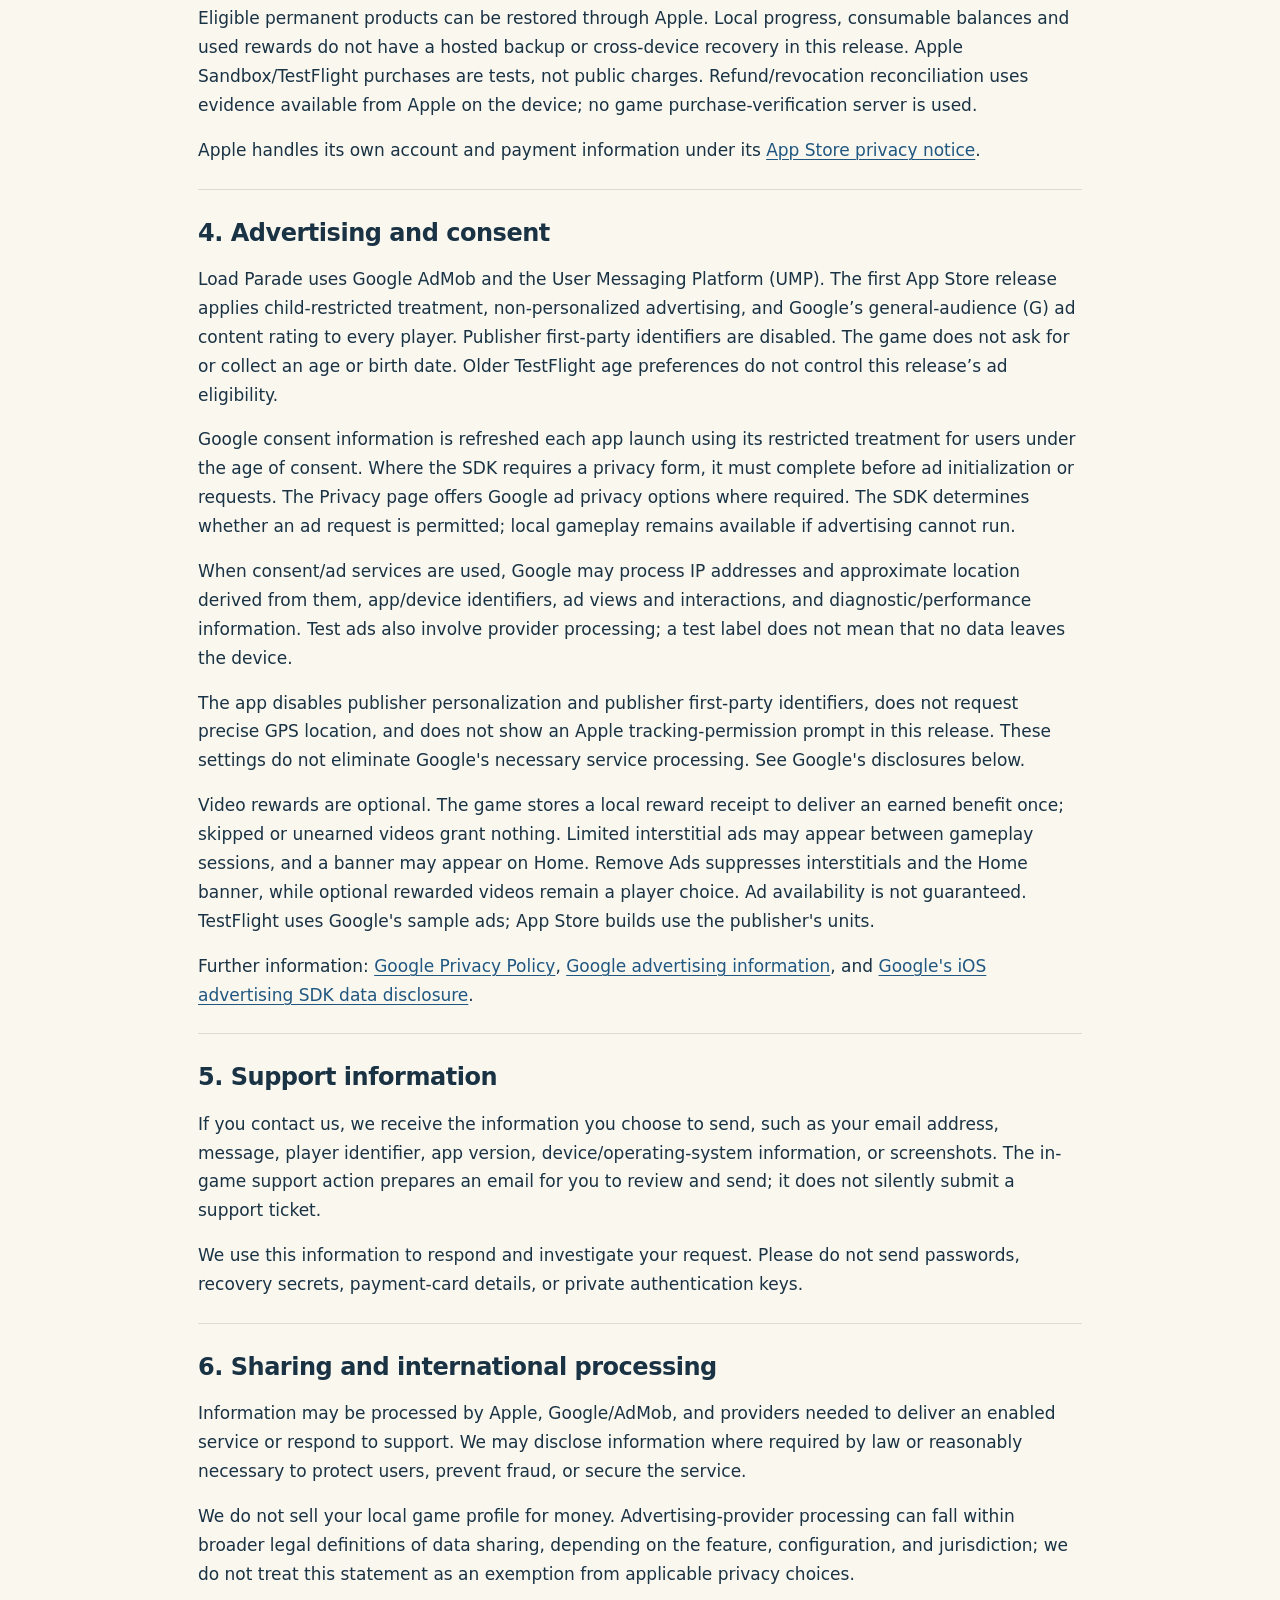
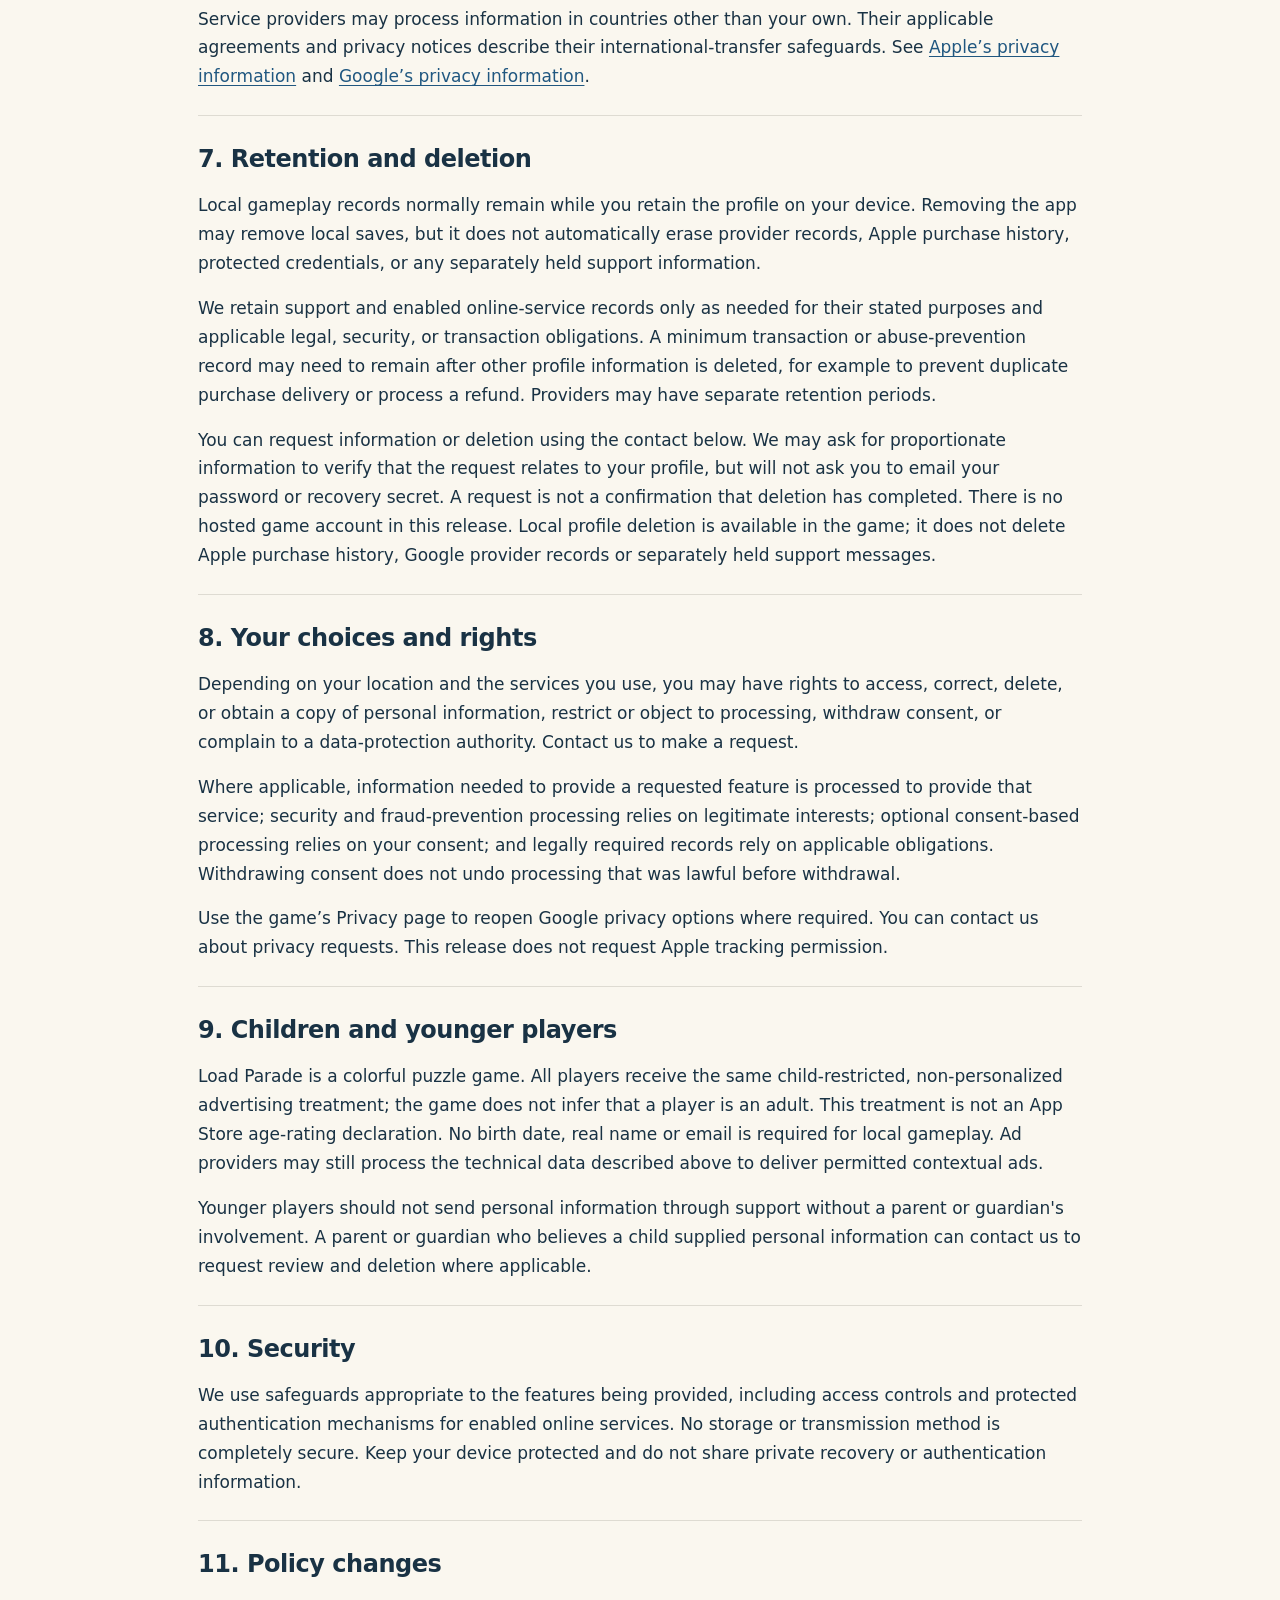
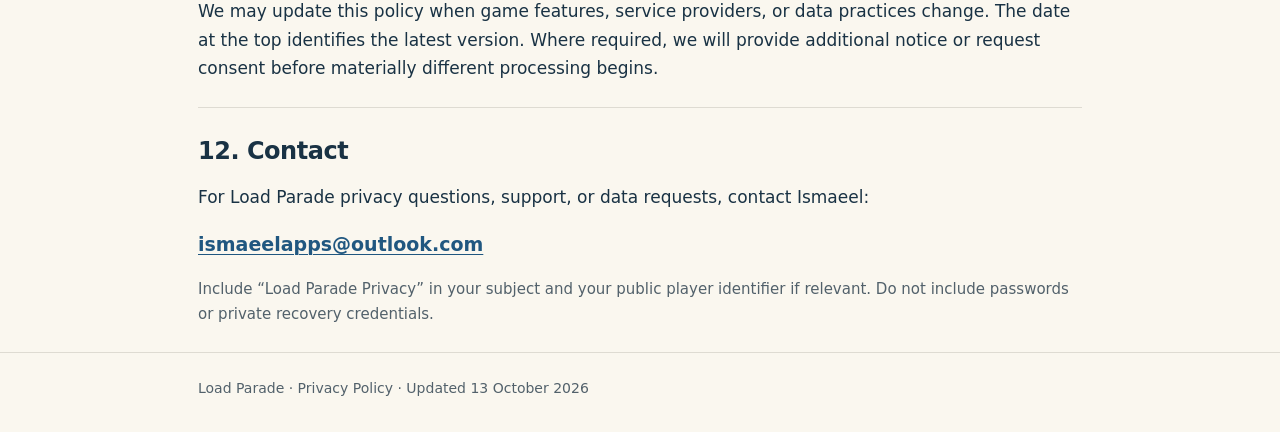
==== commit d0e771f1: "Update Load Parade policy for all-ages restricted ads" ====
--- a/loadparade/privacypolicy/index.html
+++ b/loadparade/privacypolicy/index.html
@@ -18,13 +18,13 @@
 <header class="masthead"><div class="wrap">
   <p class="brand">LOAD PARADE</p>
   <h1>Privacy Policy</h1>
-  <p class="date">Last updated: <time datetime="2026-10-13">13 October 2026</time></p>
+  <p class="date">Last updated: <time datetime="2026-10-14">14 October 2026</time></p>
 </div></header>
 <main id="policy" class="wrap">
   <div class="summary">
     <h2>Your game. Your privacy.</h2>
     <p>Load Parade is developed and operated by Ismaeel (“we”, “us”). This policy explains how we handle information when you play Load Parade, use an enabled online feature, or contact us.</p>
-    <p><strong>Local first release:</strong> gameplay and progress use device-local saves. Eligible adults can use Google ads after the required privacy checks; TestFlight uses Google test ads. Apple processes purchases. This release does not use Firebase accounts, cloud-save synchronization, hosted purchase verification, remote configuration, push notifications, or game analytics/crash-upload services.</p>
+    <p><strong>Local first release:</strong> gameplay and progress use device-local saves. Google ads use child-restricted, non-personalized settings for all players after the required SDK privacy checks; TestFlight uses Google test ads. Apple processes purchases. This release does not use Firebase accounts, cloud-save synchronization, hosted purchase verification, remote configuration, push notifications, or game analytics/crash-upload services.</p>
   </div>
   <nav aria-label="Policy contents"><ul>
     <li><a href="#game-data">1. Game and profile information</a></li>
@@ -47,7 +47,7 @@
   </section>
 
   <section id="online"><h2>2. Online services and security</h2>
-<p>Puzzle play and saved progress work locally without a game account or hosted game service. Apple purchase/restore requests and eligible Google advertising/consent requests require a connection. Their providers receive the technical information needed for those requests.</p>
+<p>Puzzle play and saved progress work locally without a game account or hosted game service. Apple purchase/restore requests and permitted Google advertising/consent requests require a connection. Their providers receive the technical information needed for those requests.</p>
 <p>Firebase Authentication, App Check, Analytics and Crashlytics, CloudKit recovery, public leaderboards, remote configuration and push services are not included in this local release. Owner/developer diagnostic tests in separate builds are not automatic collection from ordinary players.</p>
   </section>
 
@@ -58,11 +58,11 @@
   </section>
 
   <section id="advertising"><h2>4. Advertising and consent</h2>
-<p>Load Parade uses Google AdMob and the User Messaging Platform (UMP). The app asks for a local age-group choice: Under 18 or 18 or older. Ads stay OFF for unanswered and under-18 choices, and gameplay remains available. No birth date is requested; the age-group preference stays on the device.</p>
-<p>For eligible adults, Google consent information is refreshed each app launch. Required forms are completed before initializing/requesting ads. The Privacy page lets you change your age choice and, where Google requires it, reopen ad privacy options. Refusing personalization does not prevent local gameplay; the SDK determines whether a permitted ad request can be made.</p>
+<p>Load Parade uses Google AdMob and the User Messaging Platform (UMP). The first App Store release applies child-restricted treatment, non-personalized advertising, and Google’s general-audience (G) ad content rating to every player. Publisher first-party identifiers are disabled. The game does not ask for or collect an age or birth date. Older TestFlight age preferences do not control this release’s ad eligibility.</p>
+<p>Google consent information is refreshed each app launch using its restricted treatment for users under the age of consent. Where the SDK requires a privacy form, it must complete before ad initialization or requests. The Privacy page offers Google ad privacy options where required. The SDK determines whether an ad request is permitted; local gameplay remains available if advertising cannot run.</p>
 <p>When consent/ad services are used, Google may process IP addresses and approximate location derived from them, app/device identifiers, ad views and interactions, and diagnostic/performance information. Test ads also involve provider processing; a test label does not mean that no data leaves the device.</p>
 <p>The app disables publisher personalization and publisher first-party identifiers, does not request precise GPS location, and does not show an Apple tracking-permission prompt in this release. These settings do not eliminate Google's necessary service processing. See Google's disclosures below.</p>
-<p>Video rewards are optional. The game stores a local reward receipt to deliver an earned benefit once; skipped or unearned videos grant nothing. Limited interstitial ads may appear between gameplay sessions for eligible adults. Remove Ads suppresses those interstitials, while optional rewarded videos remain a player choice. Ad availability is not guaranteed. TestFlight uses Google's sample ads; App Store builds use the publisher's units.</p>
+<p>Video rewards are optional. The game stores a local reward receipt to deliver an earned benefit once; skipped or unearned videos grant nothing. Limited interstitial ads may appear between gameplay sessions, and a banner may appear on Home. Remove Ads suppresses interstitials and the Home banner, while optional rewarded videos remain a player choice. Ad availability is not guaranteed. TestFlight uses Google's sample ads; App Store builds use the publisher's units.</p>
 <p>Further information: <a href="https://policies.google.com/privacy">Google Privacy Policy</a>, <a href="https://policies.google.com/technologies/ads">Google advertising information</a>, and <a href="https://developers.google.com/admob/ios/privacy/data-disclosure">Google's iOS advertising SDK data disclosure</a>.</p>
   </section>
 
@@ -86,11 +86,11 @@
   <section id="choices"><h2>8. Your choices and rights</h2>
     <p>Depending on your location and the services you use, you may have rights to access, correct, delete, or obtain a copy of personal information, restrict or object to processing, withdraw consent, or complain to a data-protection authority. Contact us to make a request.</p>
     <p>Where applicable, information needed to provide a requested feature is processed to provide that service; security and fraud-prevention processing relies on legitimate interests; optional consent-based processing relies on your consent; and legally required records rely on applicable obligations. Withdrawing consent does not undo processing that was lawful before withdrawal.</p>
-    <p>Use the game’s Privacy page to change ad eligibility and reopen Google privacy options where required. You can contact us about privacy requests. This release does not request Apple tracking permission.</p>
+    <p>Use the game’s Privacy page to reopen Google privacy options where required. You can contact us about privacy requests. This release does not request Apple tracking permission.</p>
   </section>
 
   <section id="children"><h2>9. Children and younger players</h2>
-<p>Load Parade is a colorful puzzle game. The local age-group choice is an advertising safeguard, not an age-rating declaration. Under-18 and unanswered users can play without initializing Google consent/ad requests. No birth date, real name or email is required for local gameplay.</p>
+<p>Load Parade is a colorful puzzle game. All players receive the same child-restricted, non-personalized advertising treatment; the game does not infer that a player is an adult. This treatment is not an App Store age-rating declaration. No birth date, real name or email is required for local gameplay. Ad providers may still process the technical data described above to deliver permitted contextual ads.</p>
 <p>Younger players should not send personal information through support without a parent or guardian's involvement. A parent or guardian who believes a child supplied personal information can contact us to request review and deletion where applicable.</p>
   </section>
 
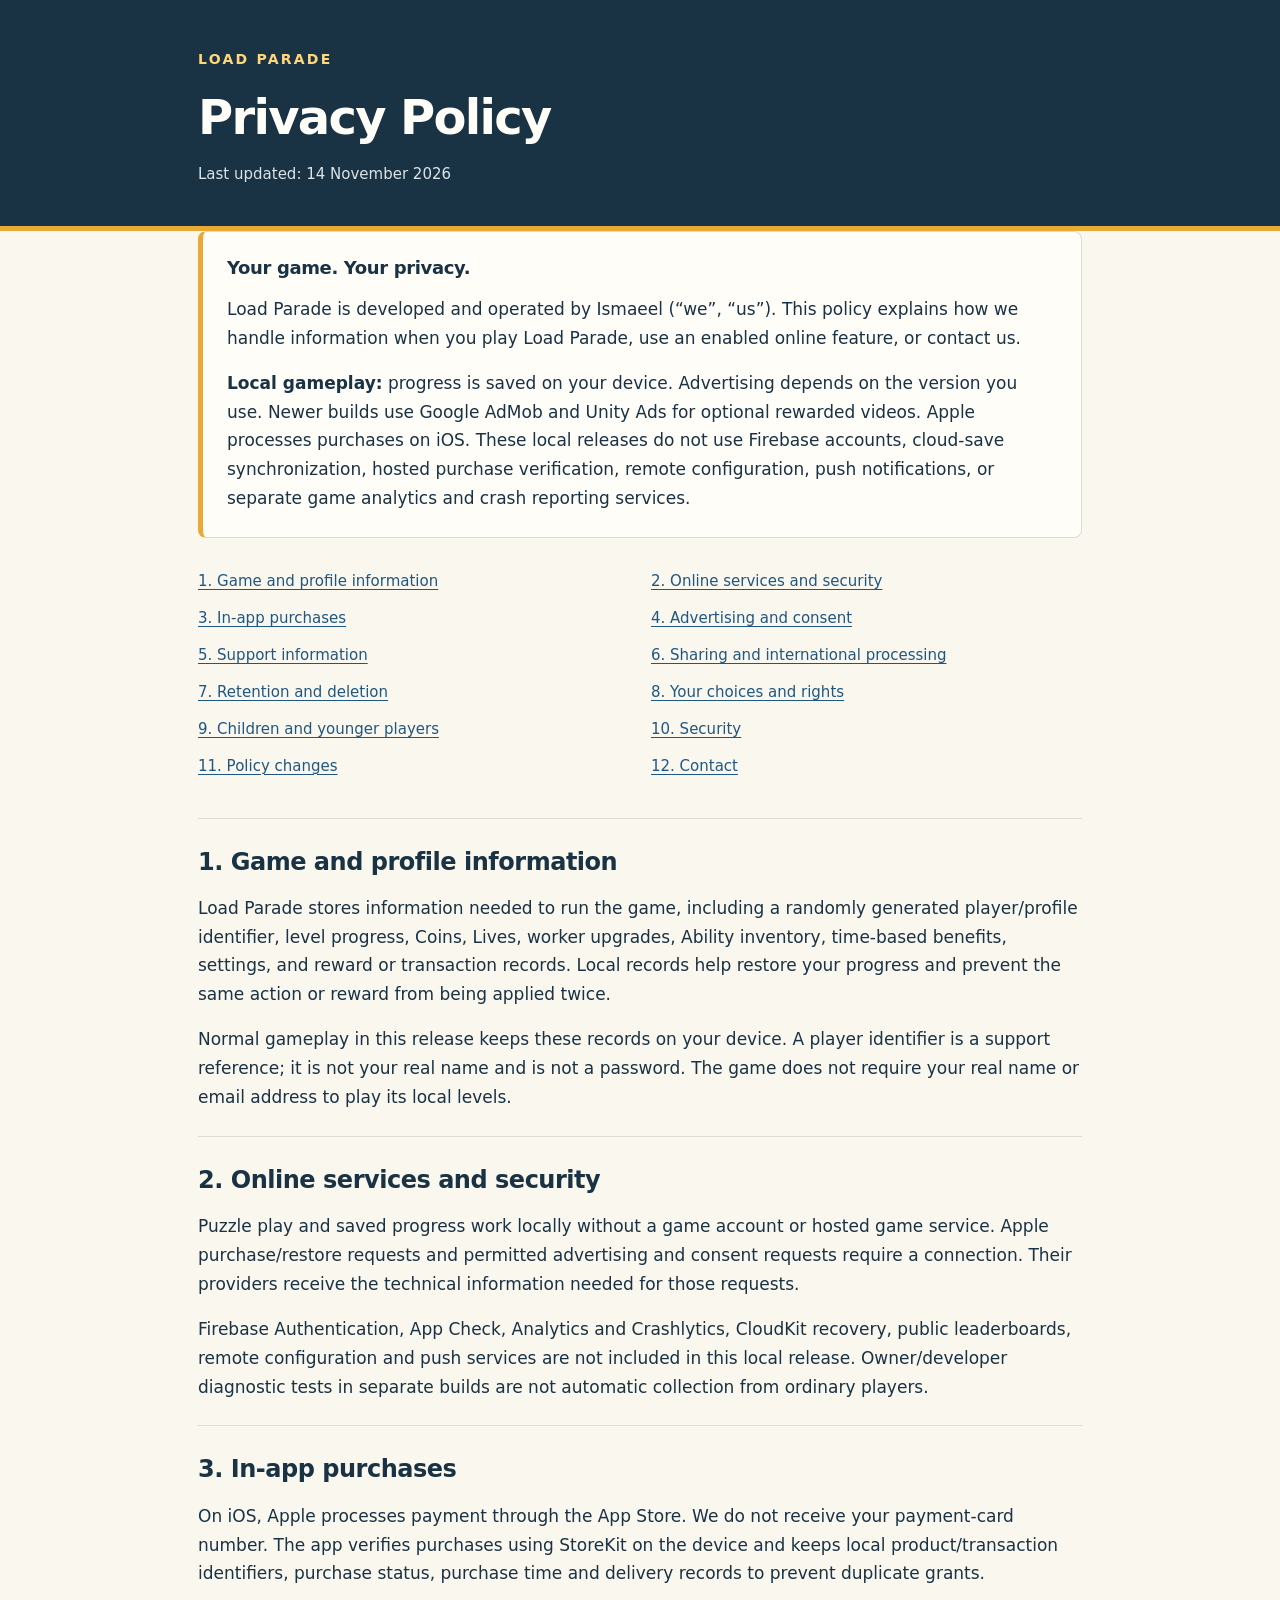
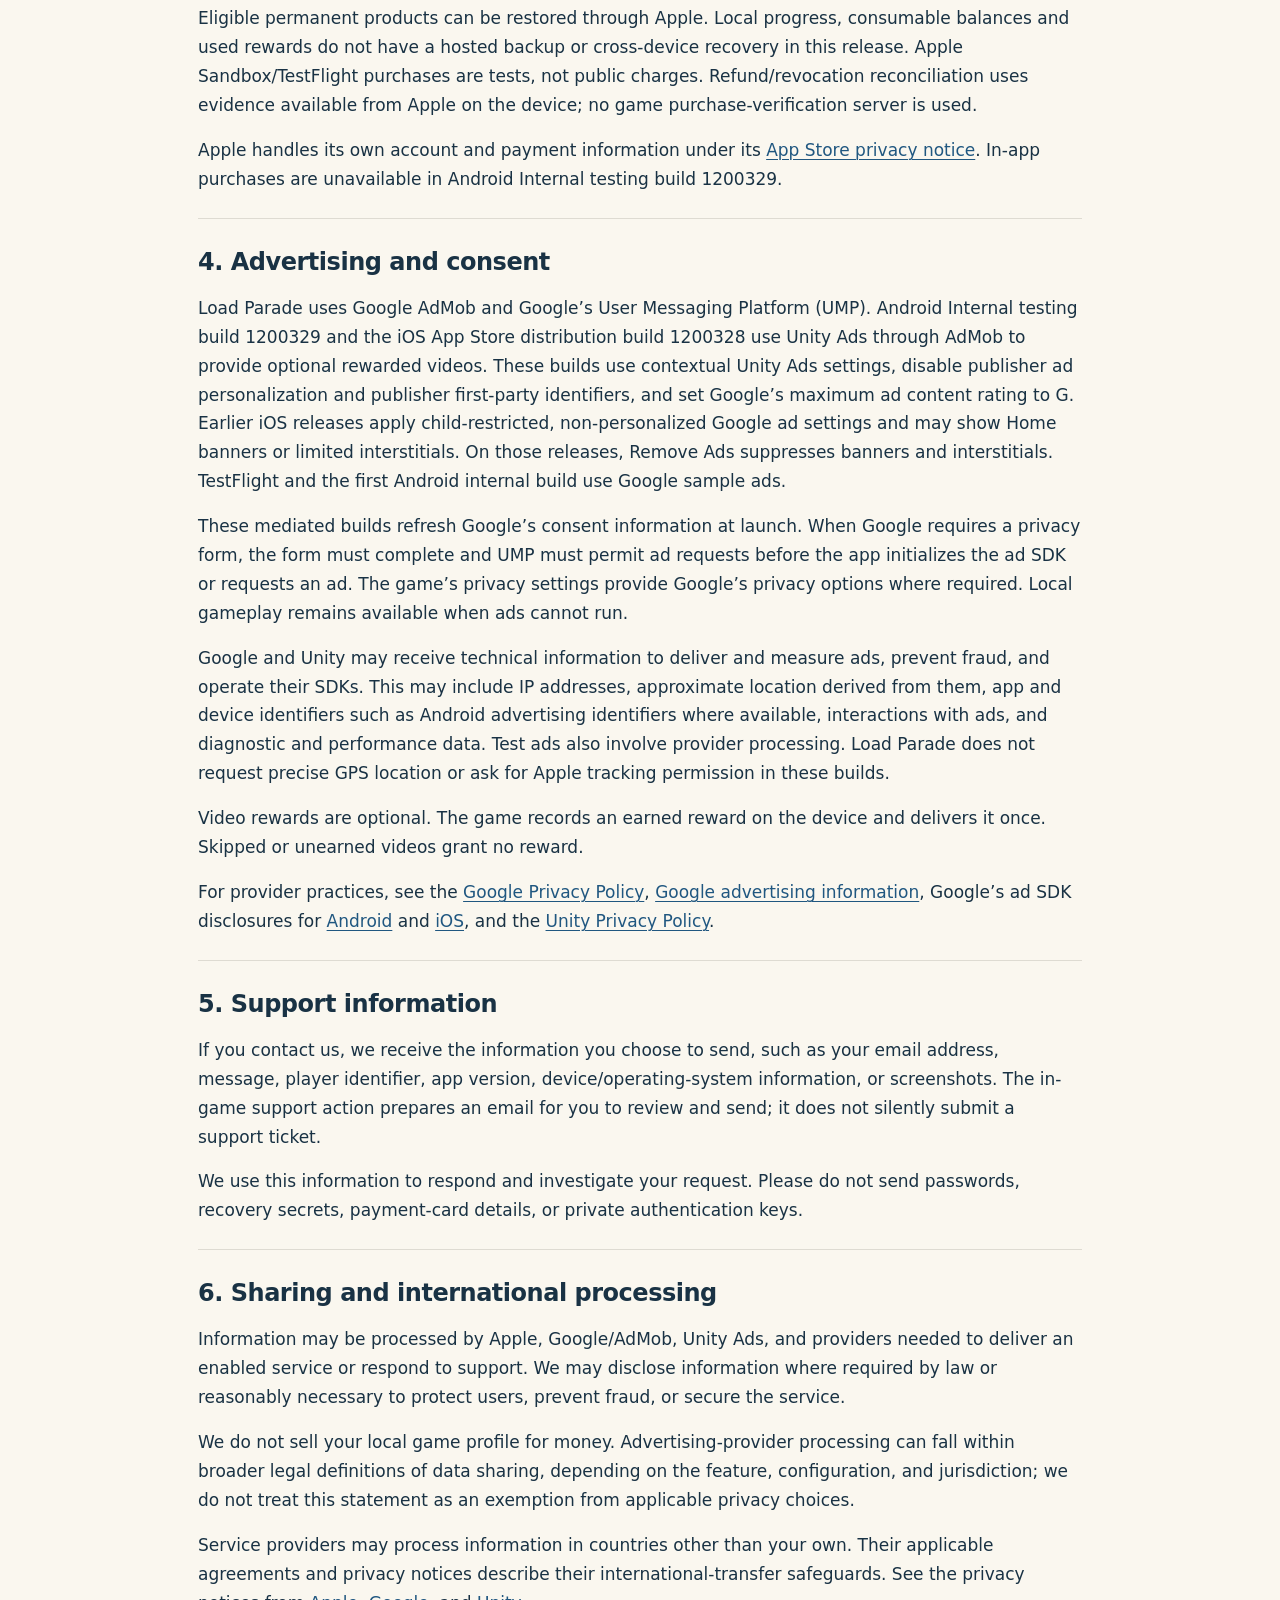
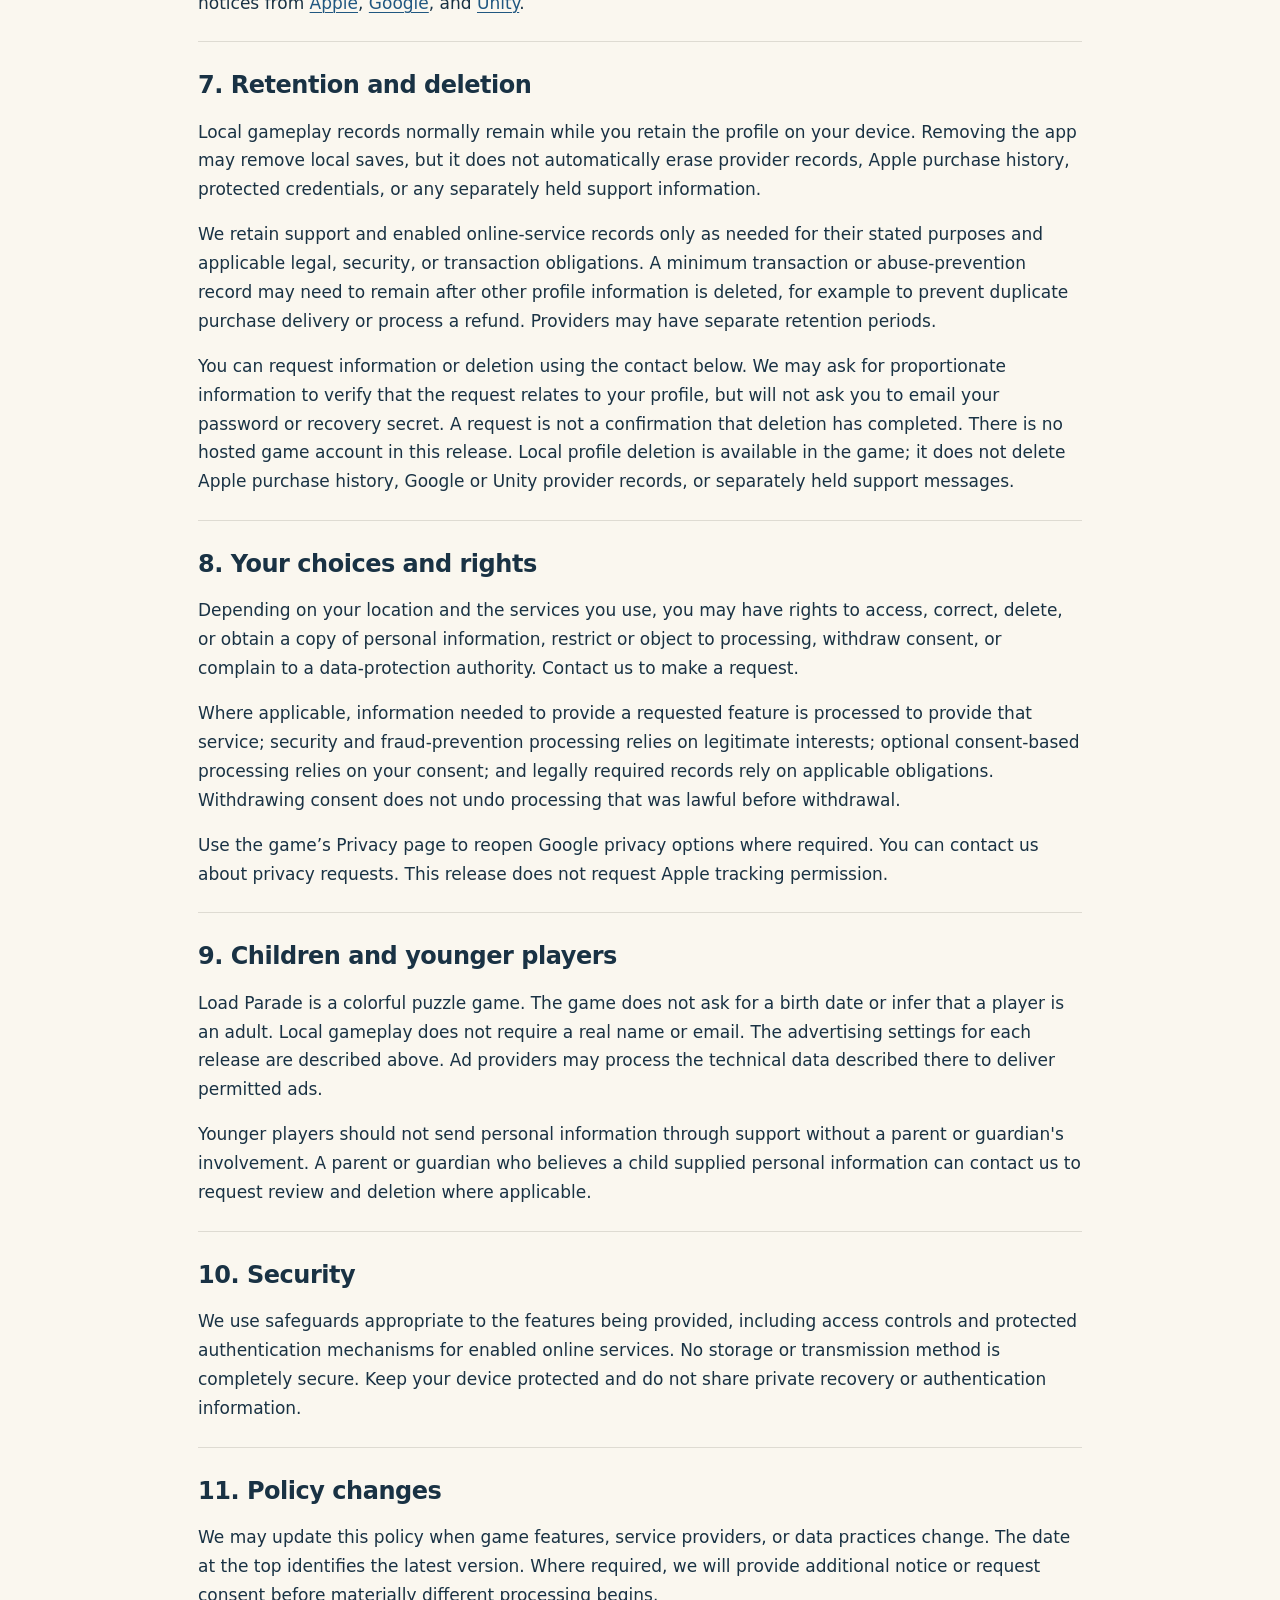
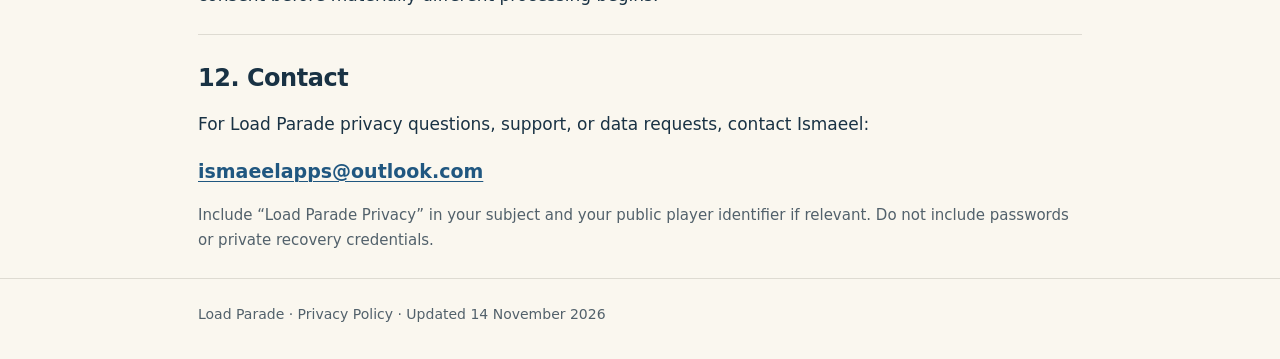
==== commit da8189ff: "Disclose Load Parade Android rewarded advertising" ====
--- a/loadparade/privacypolicy/index.html
+++ b/loadparade/privacypolicy/index.html
@@ -18,13 +18,13 @@
 <header class="masthead"><div class="wrap">
   <p class="brand">LOAD PARADE</p>
   <h1>Privacy Policy</h1>
-  <p class="date">Last updated: <time datetime="2026-10-14">14 October 2026</time></p>
+  <p class="date">Last updated: <time datetime="2026-11-14">14 November 2026</time></p>
 </div></header>
 <main id="policy" class="wrap">
   <div class="summary">
     <h2>Your game. Your privacy.</h2>
     <p>Load Parade is developed and operated by Ismaeel (“we”, “us”). This policy explains how we handle information when you play Load Parade, use an enabled online feature, or contact us.</p>
-    <p><strong>Local first release:</strong> gameplay and progress use device-local saves. Google ads use child-restricted, non-personalized settings for all players after the required SDK privacy checks; TestFlight uses Google test ads. Apple processes purchases. This release does not use Firebase accounts, cloud-save synchronization, hosted purchase verification, remote configuration, push notifications, or game analytics/crash-upload services.</p>
+    <p><strong>Local gameplay:</strong> progress is saved on your device. Advertising depends on the version you use. Newer builds use Google AdMob and Unity Ads for optional rewarded videos. Apple processes purchases on iOS. These local releases do not use Firebase accounts, cloud-save synchronization, hosted purchase verification, remote configuration, push notifications, or separate game analytics and crash reporting services.</p>
   </div>
   <nav aria-label="Policy contents"><ul>
     <li><a href="#game-data">1. Game and profile information</a></li>
@@ -47,23 +47,22 @@
   </section>
 
   <section id="online"><h2>2. Online services and security</h2>
-<p>Puzzle play and saved progress work locally without a game account or hosted game service. Apple purchase/restore requests and permitted Google advertising/consent requests require a connection. Their providers receive the technical information needed for those requests.</p>
+<p>Puzzle play and saved progress work locally without a game account or hosted game service. Apple purchase/restore requests and permitted advertising and consent requests require a connection. Their providers receive the technical information needed for those requests.</p>
 <p>Firebase Authentication, App Check, Analytics and Crashlytics, CloudKit recovery, public leaderboards, remote configuration and push services are not included in this local release. Owner/developer diagnostic tests in separate builds are not automatic collection from ordinary players.</p>
   </section>
 
   <section id="purchases"><h2>3. In-app purchases</h2>
-<p>Apple processes payment through the App Store. We do not receive your payment-card number. The app verifies purchases using StoreKit on the device and keeps local product/transaction identifiers, purchase status, purchase time and delivery records to prevent duplicate grants.</p>
+<p>On iOS, Apple processes payment through the App Store. We do not receive your payment-card number. The app verifies purchases using StoreKit on the device and keeps local product/transaction identifiers, purchase status, purchase time and delivery records to prevent duplicate grants.</p>
 <p>Eligible permanent products can be restored through Apple. Local progress, consumable balances and used rewards do not have a hosted backup or cross-device recovery in this release. Apple Sandbox/TestFlight purchases are tests, not public charges. Refund/revocation reconciliation uses evidence available from Apple on the device; no game purchase-verification server is used.</p>
-<p>Apple handles its own account and payment information under its <a href="https://www.apple.com/legal/privacy/data/en/appstore/">App Store privacy notice</a>.</p>
+<p>Apple handles its own account and payment information under its <a href="https://www.apple.com/legal/privacy/data/en/appstore/">App Store privacy notice</a>. In-app purchases are unavailable in Android Internal testing build 1200329.</p>
   </section>
 
   <section id="advertising"><h2>4. Advertising and consent</h2>
-<p>Load Parade uses Google AdMob and the User Messaging Platform (UMP). The first App Store release applies child-restricted treatment, non-personalized advertising, and Google’s general-audience (G) ad content rating to every player. Publisher first-party identifiers are disabled. The game does not ask for or collect an age or birth date. Older TestFlight age preferences do not control this release’s ad eligibility.</p>
-<p>Google consent information is refreshed each app launch using its restricted treatment for users under the age of consent. Where the SDK requires a privacy form, it must complete before ad initialization or requests. The Privacy page offers Google ad privacy options where required. The SDK determines whether an ad request is permitted; local gameplay remains available if advertising cannot run.</p>
-<p>When consent/ad services are used, Google may process IP addresses and approximate location derived from them, app/device identifiers, ad views and interactions, and diagnostic/performance information. Test ads also involve provider processing; a test label does not mean that no data leaves the device.</p>
-<p>The app disables publisher personalization and publisher first-party identifiers, does not request precise GPS location, and does not show an Apple tracking-permission prompt in this release. These settings do not eliminate Google's necessary service processing. See Google's disclosures below.</p>
-<p>Video rewards are optional. The game stores a local reward receipt to deliver an earned benefit once; skipped or unearned videos grant nothing. Limited interstitial ads may appear between gameplay sessions, and a banner may appear on Home. Remove Ads suppresses interstitials and the Home banner, while optional rewarded videos remain a player choice. Ad availability is not guaranteed. TestFlight uses Google's sample ads; App Store builds use the publisher's units.</p>
-<p>Further information: <a href="https://policies.google.com/privacy">Google Privacy Policy</a>, <a href="https://policies.google.com/technologies/ads">Google advertising information</a>, and <a href="https://developers.google.com/admob/ios/privacy/data-disclosure">Google's iOS advertising SDK data disclosure</a>.</p>
+<p>Load Parade uses Google AdMob and Google’s User Messaging Platform (UMP). Android Internal testing build 1200329 and the iOS App Store distribution build 1200328 use Unity Ads through AdMob to provide optional rewarded videos. These builds use contextual Unity Ads settings, disable publisher ad personalization and publisher first-party identifiers, and set Google’s maximum ad content rating to G. Earlier iOS releases apply child-restricted, non-personalized Google ad settings and may show Home banners or limited interstitials. On those releases, Remove Ads suppresses banners and interstitials. TestFlight and the first Android internal build use Google sample ads.</p>
+<p>These mediated builds refresh Google’s consent information at launch. When Google requires a privacy form, the form must complete and UMP must permit ad requests before the app initializes the ad SDK or requests an ad. The game’s privacy settings provide Google’s privacy options where required. Local gameplay remains available when ads cannot run.</p>
+<p>Google and Unity may receive technical information to deliver and measure ads, prevent fraud, and operate their SDKs. This may include IP addresses, approximate location derived from them, app and device identifiers such as Android advertising identifiers where available, interactions with ads, and diagnostic and performance data. Test ads also involve provider processing. Load Parade does not request precise GPS location or ask for Apple tracking permission in these builds.</p>
+<p>Video rewards are optional. The game records an earned reward on the device and delivers it once. Skipped or unearned videos grant no reward.</p>
+<p>For provider practices, see the <a href="https://policies.google.com/privacy">Google Privacy Policy</a>, <a href="https://policies.google.com/technologies/ads">Google advertising information</a>, Google’s ad SDK disclosures for <a href="https://developers.google.com/admob/android/privacy/play-data-disclosure">Android</a> and <a href="https://developers.google.com/admob/ios/privacy/data-disclosure">iOS</a>, and the <a href="https://unity.com/legal/privacy-policy">Unity Privacy Policy</a>.</p>
   </section>
 
   <section id="support"><h2>5. Support information</h2>
@@ -72,15 +71,15 @@
   </section>
 
   <section id="sharing"><h2>6. Sharing and international processing</h2>
-    <p>Information may be processed by Apple, Google/AdMob, and providers needed to deliver an enabled service or respond to support. We may disclose information where required by law or reasonably necessary to protect users, prevent fraud, or secure the service.</p>
+    <p>Information may be processed by Apple, Google/AdMob, Unity Ads, and providers needed to deliver an enabled service or respond to support. We may disclose information where required by law or reasonably necessary to protect users, prevent fraud, or secure the service.</p>
     <p>We do not sell your local game profile for money. Advertising-provider processing can fall within broader legal definitions of data sharing, depending on the feature, configuration, and jurisdiction; we do not treat this statement as an exemption from applicable privacy choices.</p>
-    <p>Service providers may process information in countries other than your own. Their applicable agreements and privacy notices describe their international-transfer safeguards. See <a href="https://www.apple.com/legal/privacy/">Apple’s privacy information</a> and <a href="https://policies.google.com/privacy">Google’s privacy information</a>.</p>
+    <p>Service providers may process information in countries other than your own. Their applicable agreements and privacy notices describe their international-transfer safeguards. See the privacy notices from <a href="https://www.apple.com/legal/privacy/">Apple</a>, <a href="https://policies.google.com/privacy">Google</a>, and <a href="https://unity.com/legal/privacy-policy">Unity</a>.</p>
   </section>
 
   <section id="retention"><h2>7. Retention and deletion</h2>
     <p>Local gameplay records normally remain while you retain the profile on your device. Removing the app may remove local saves, but it does not automatically erase provider records, Apple purchase history, protected credentials, or any separately held support information.</p>
     <p>We retain support and enabled online-service records only as needed for their stated purposes and applicable legal, security, or transaction obligations. A minimum transaction or abuse-prevention record may need to remain after other profile information is deleted, for example to prevent duplicate purchase delivery or process a refund. Providers may have separate retention periods.</p>
-    <p>You can request information or deletion using the contact below. We may ask for proportionate information to verify that the request relates to your profile, but will not ask you to email your password or recovery secret. A request is not a confirmation that deletion has completed. There is no hosted game account in this release. Local profile deletion is available in the game; it does not delete Apple purchase history, Google provider records or separately held support messages.</p>
+    <p>You can request information or deletion using the contact below. We may ask for proportionate information to verify that the request relates to your profile, but will not ask you to email your password or recovery secret. A request is not a confirmation that deletion has completed. There is no hosted game account in this release. Local profile deletion is available in the game; it does not delete Apple purchase history, Google or Unity provider records, or separately held support messages.</p>
   </section>
 
   <section id="choices"><h2>8. Your choices and rights</h2>
@@ -90,7 +89,7 @@
   </section>
 
   <section id="children"><h2>9. Children and younger players</h2>
-<p>Load Parade is a colorful puzzle game. All players receive the same child-restricted, non-personalized advertising treatment; the game does not infer that a player is an adult. This treatment is not an App Store age-rating declaration. No birth date, real name or email is required for local gameplay. Ad providers may still process the technical data described above to deliver permitted contextual ads.</p>
+<p>Load Parade is a colorful puzzle game. The game does not ask for a birth date or infer that a player is an adult. Local gameplay does not require a real name or email. The advertising settings for each release are described above. Ad providers may process the technical data described there to deliver permitted ads.</p>
 <p>Younger players should not send personal information through support without a parent or guardian's involvement. A parent or guardian who believes a child supplied personal information can contact us to request review and deletion where applicable.</p>
   </section>
 
@@ -108,6 +107,6 @@
     <p class="small">Include “Load Parade Privacy” in your subject and your public player identifier if relevant. Do not include passwords or private recovery credentials.</p>
   </section>
 </main>
-<footer><div class="wrap">Load Parade · Privacy Policy · Updated 13 October 2026</div></footer>
+<footer><div class="wrap">Load Parade · Privacy Policy · Updated 14 November 2026</div></footer>
 </body>
 </html>
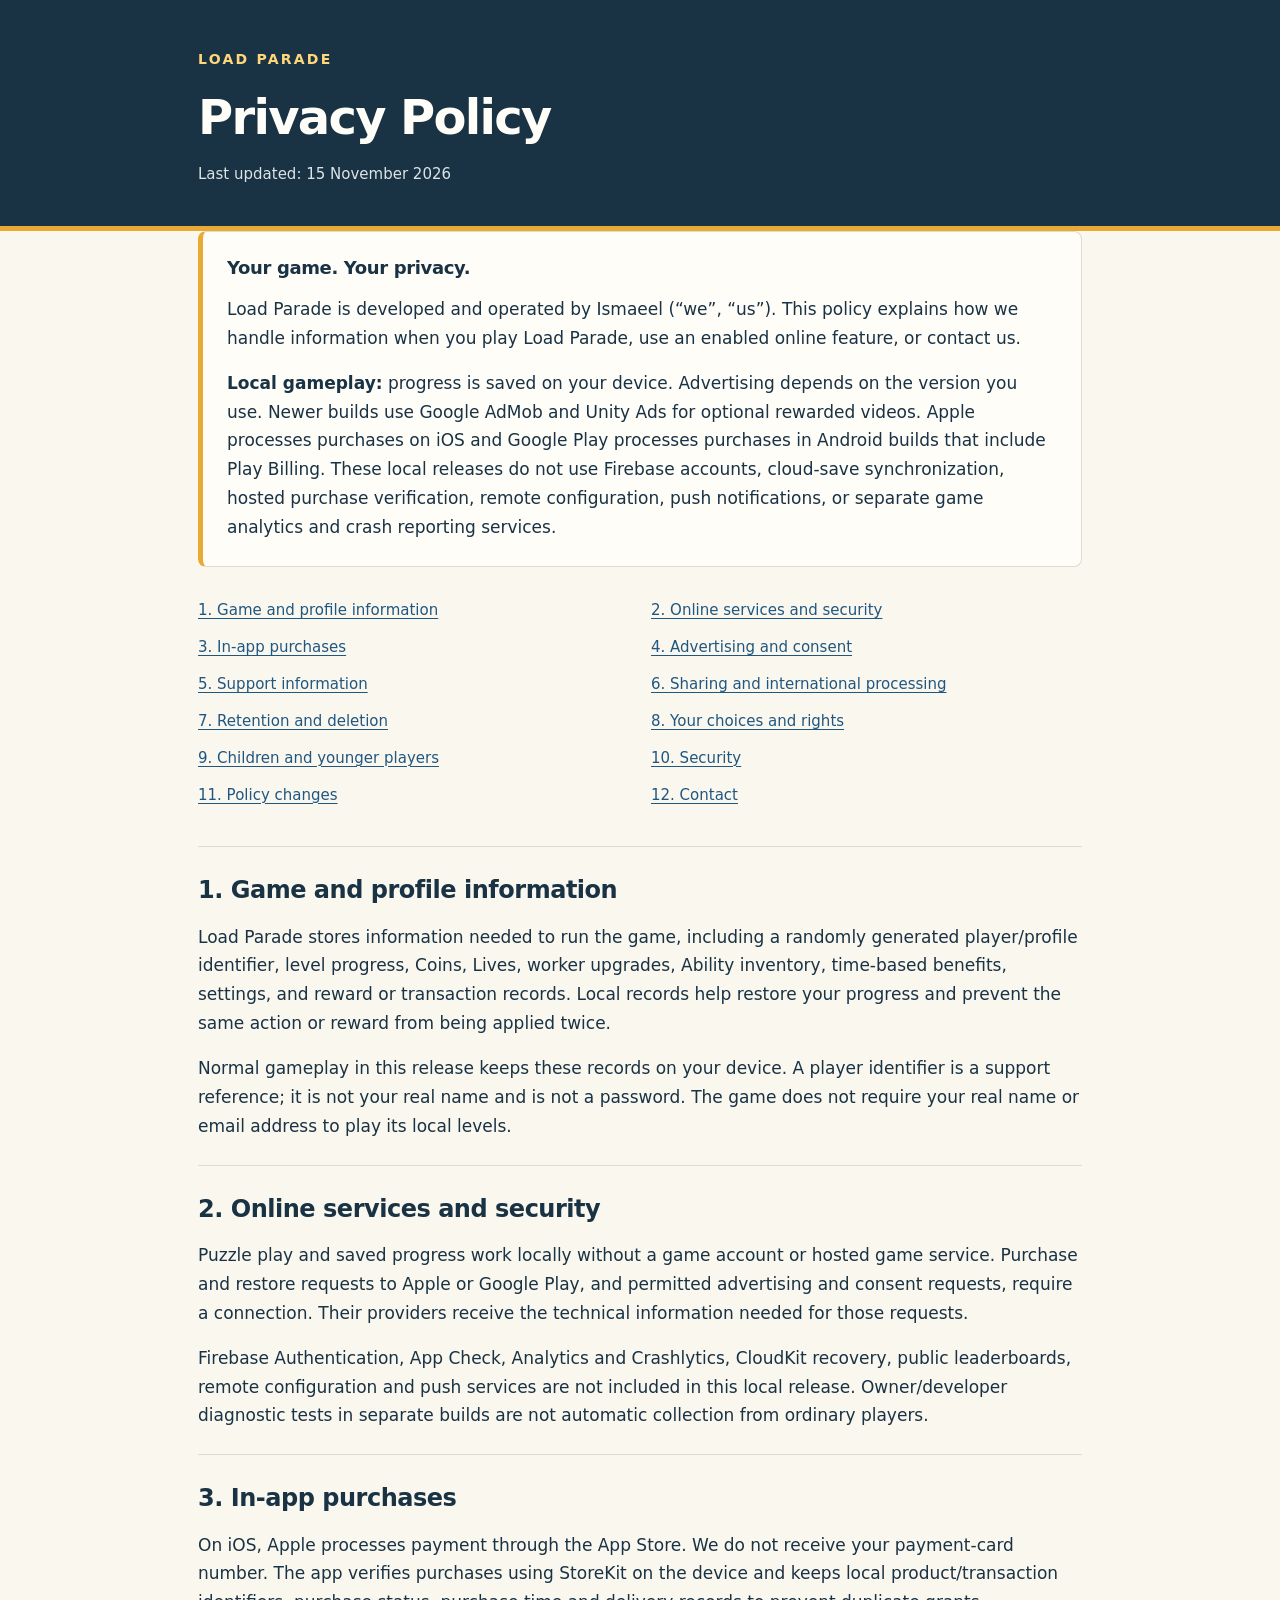
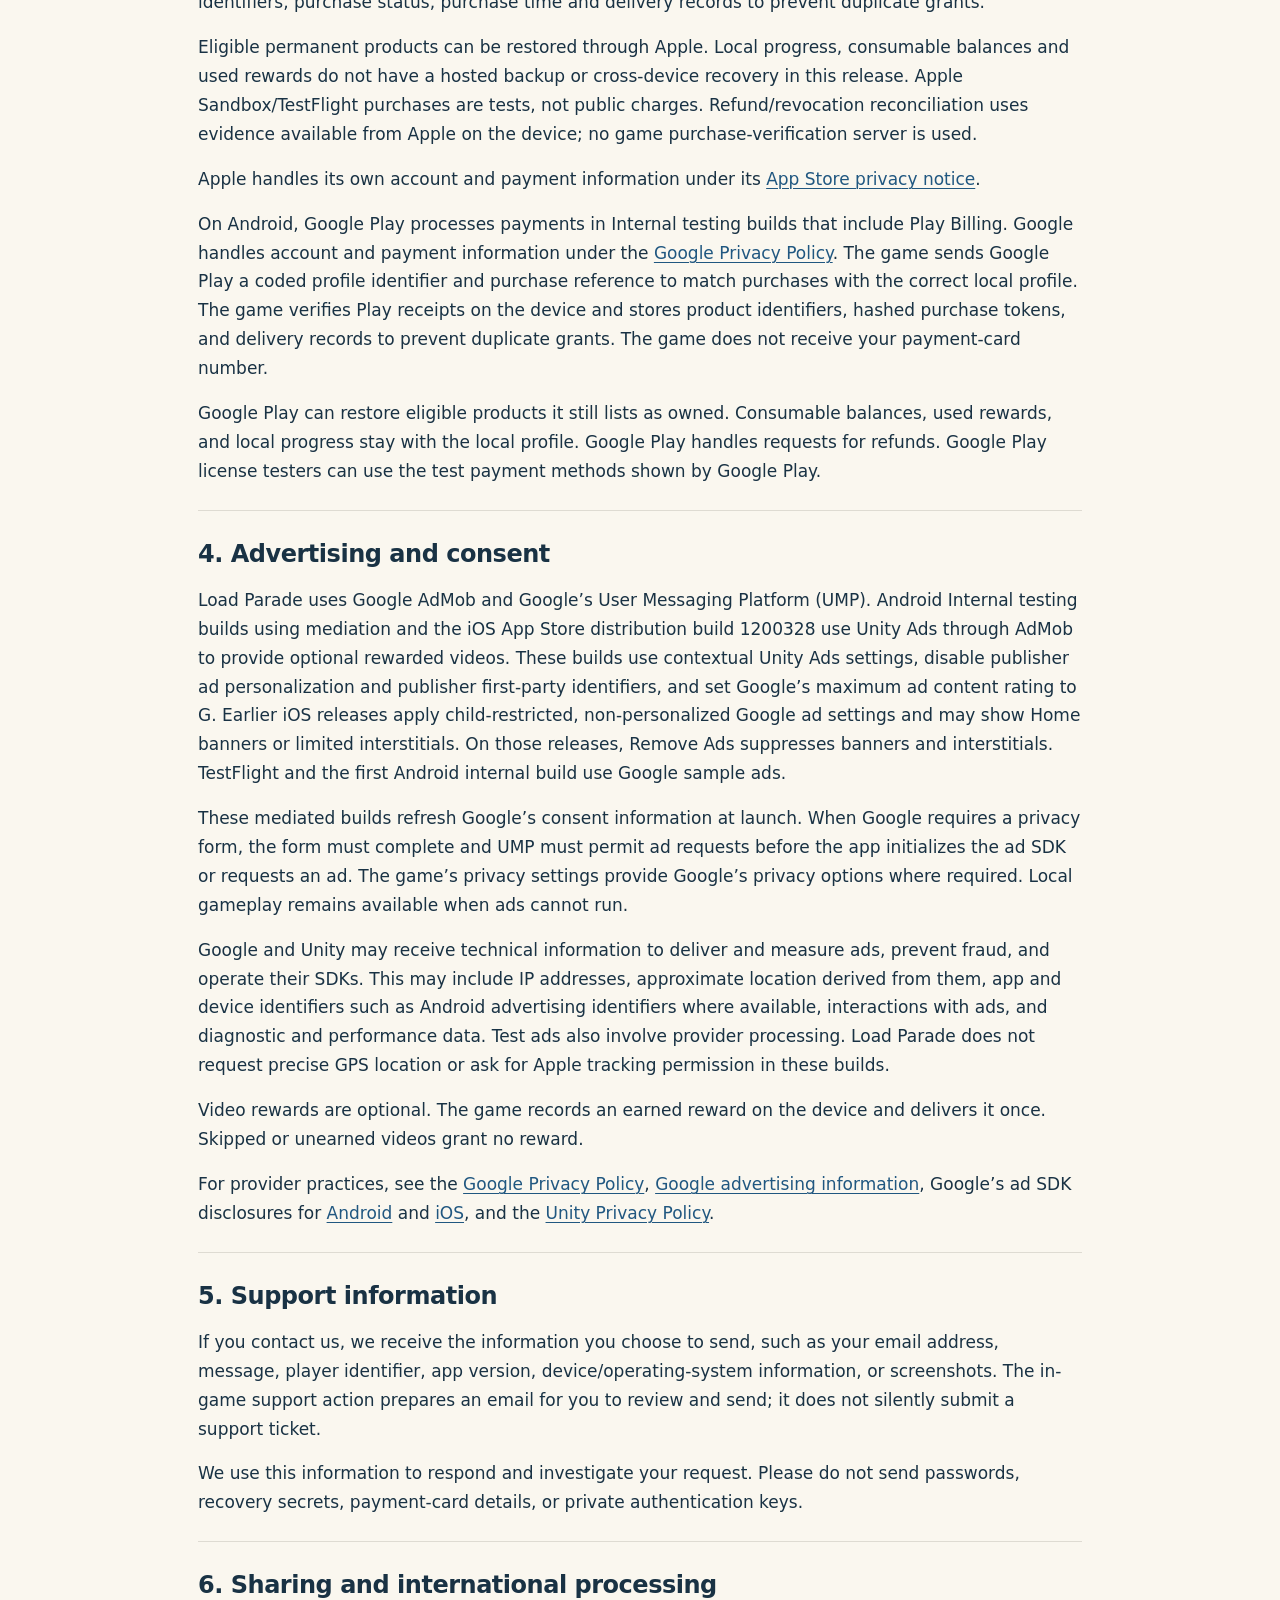
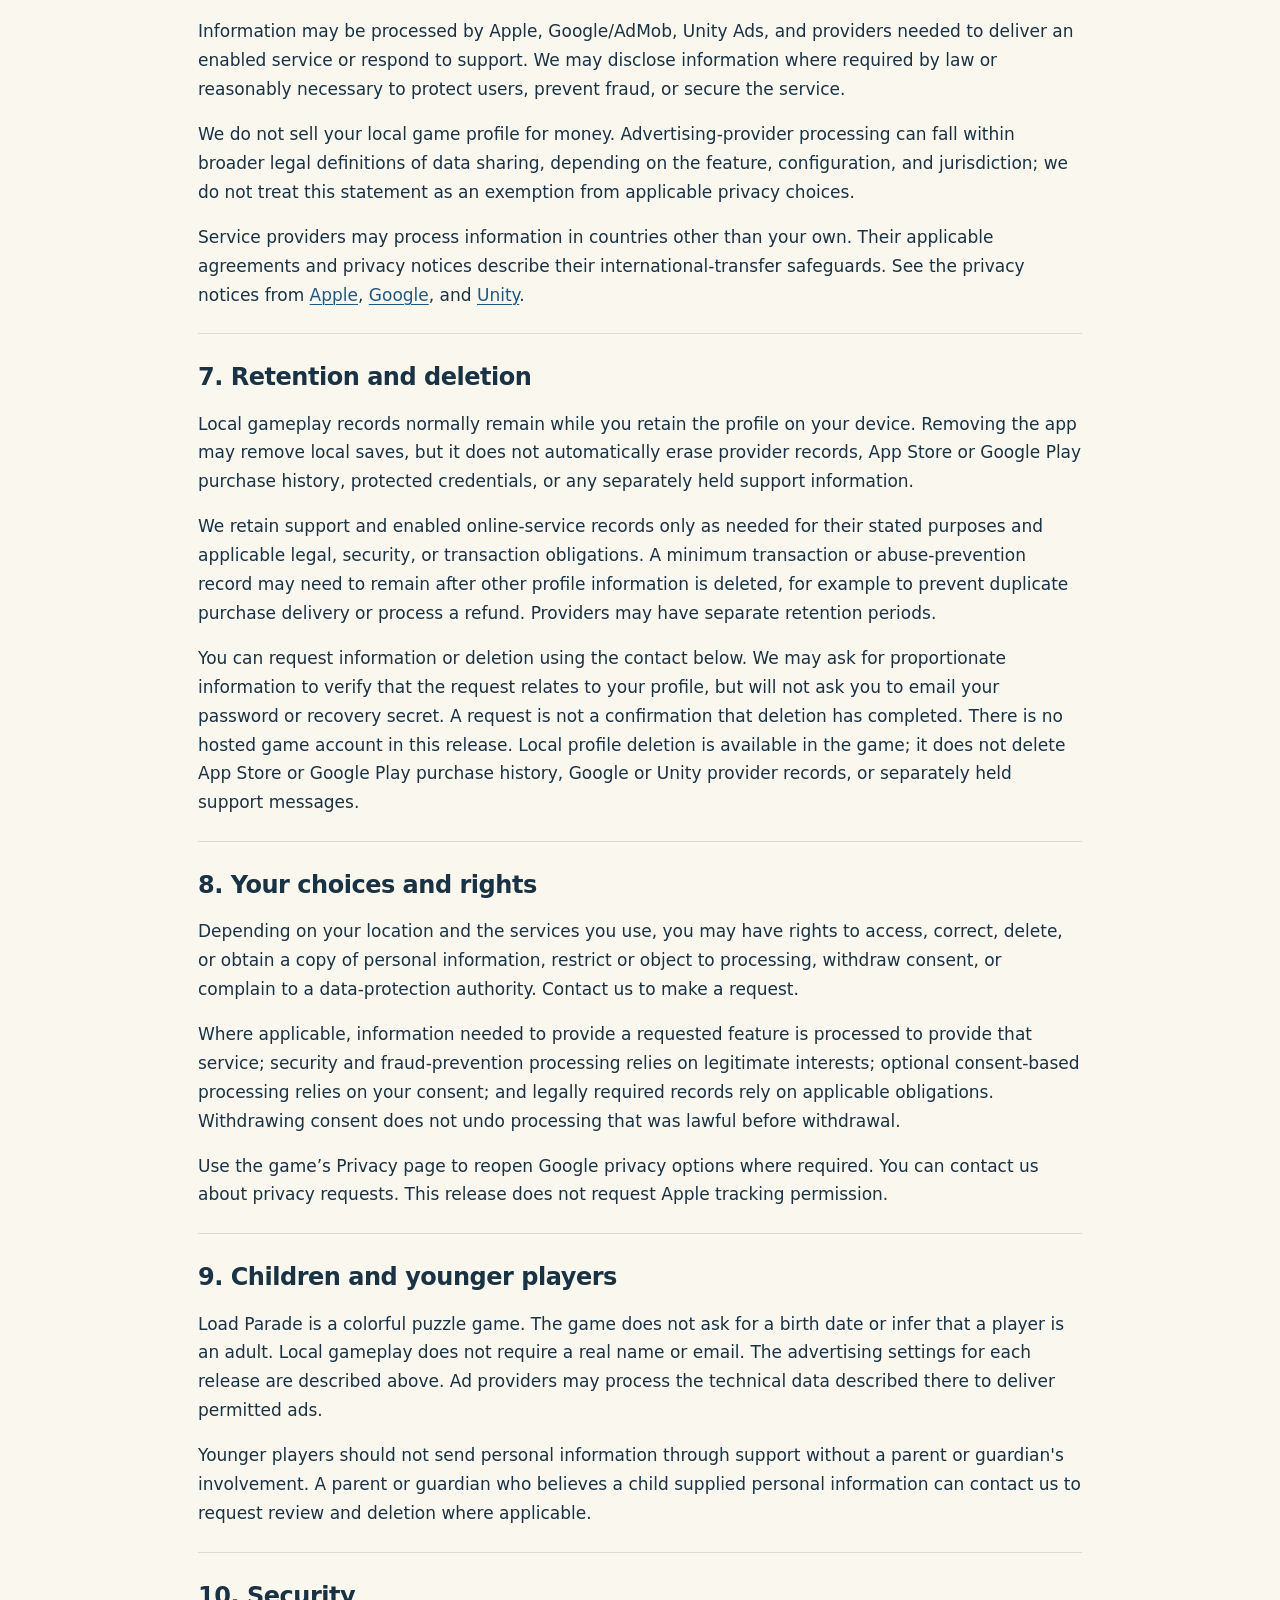
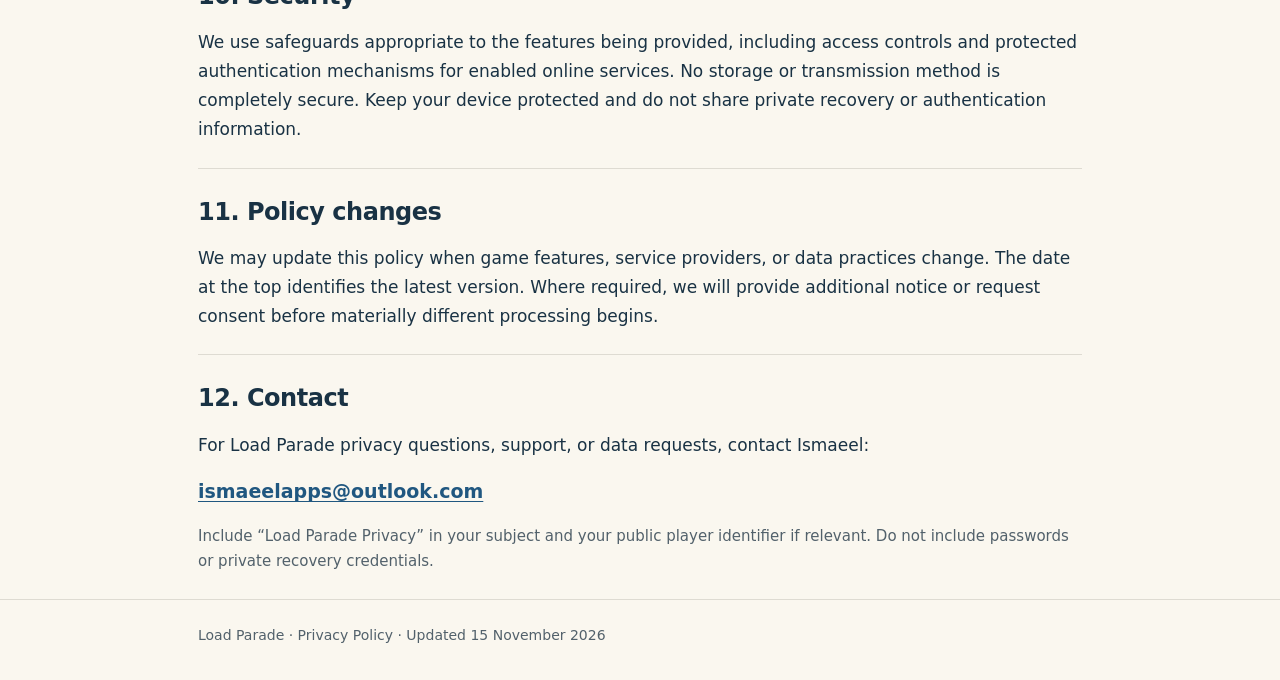
==== commit 5ccd7de2: "Describe Google Play Billing in Load Parade privacy policy" ====
--- a/loadparade/privacypolicy/index.html
+++ b/loadparade/privacypolicy/index.html
@@ -18,13 +18,13 @@
 <header class="masthead"><div class="wrap">
   <p class="brand">LOAD PARADE</p>
   <h1>Privacy Policy</h1>
-  <p class="date">Last updated: <time datetime="2026-11-14">14 November 2026</time></p>
+  <p class="date">Last updated: <time datetime="2026-11-15">15 November 2026</time></p>
 </div></header>
 <main id="policy" class="wrap">
   <div class="summary">
     <h2>Your game. Your privacy.</h2>
     <p>Load Parade is developed and operated by Ismaeel (“we”, “us”). This policy explains how we handle information when you play Load Parade, use an enabled online feature, or contact us.</p>
-    <p><strong>Local gameplay:</strong> progress is saved on your device. Advertising depends on the version you use. Newer builds use Google AdMob and Unity Ads for optional rewarded videos. Apple processes purchases on iOS. These local releases do not use Firebase accounts, cloud-save synchronization, hosted purchase verification, remote configuration, push notifications, or separate game analytics and crash reporting services.</p>
+    <p><strong>Local gameplay:</strong> progress is saved on your device. Advertising depends on the version you use. Newer builds use Google AdMob and Unity Ads for optional rewarded videos. Apple processes purchases on iOS and Google Play processes purchases in Android builds that include Play Billing. These local releases do not use Firebase accounts, cloud-save synchronization, hosted purchase verification, remote configuration, push notifications, or separate game analytics and crash reporting services.</p>
   </div>
   <nav aria-label="Policy contents"><ul>
     <li><a href="#game-data">1. Game and profile information</a></li>
@@ -47,18 +47,20 @@
   </section>
 
   <section id="online"><h2>2. Online services and security</h2>
-<p>Puzzle play and saved progress work locally without a game account or hosted game service. Apple purchase/restore requests and permitted advertising and consent requests require a connection. Their providers receive the technical information needed for those requests.</p>
+<p>Puzzle play and saved progress work locally without a game account or hosted game service. Purchase and restore requests to Apple or Google Play, and permitted advertising and consent requests, require a connection. Their providers receive the technical information needed for those requests.</p>
 <p>Firebase Authentication, App Check, Analytics and Crashlytics, CloudKit recovery, public leaderboards, remote configuration and push services are not included in this local release. Owner/developer diagnostic tests in separate builds are not automatic collection from ordinary players.</p>
   </section>
 
   <section id="purchases"><h2>3. In-app purchases</h2>
 <p>On iOS, Apple processes payment through the App Store. We do not receive your payment-card number. The app verifies purchases using StoreKit on the device and keeps local product/transaction identifiers, purchase status, purchase time and delivery records to prevent duplicate grants.</p>
 <p>Eligible permanent products can be restored through Apple. Local progress, consumable balances and used rewards do not have a hosted backup or cross-device recovery in this release. Apple Sandbox/TestFlight purchases are tests, not public charges. Refund/revocation reconciliation uses evidence available from Apple on the device; no game purchase-verification server is used.</p>
-<p>Apple handles its own account and payment information under its <a href="https://www.apple.com/legal/privacy/data/en/appstore/">App Store privacy notice</a>. In-app purchases are unavailable in Android Internal testing build 1200329.</p>
+<p>Apple handles its own account and payment information under its <a href="https://www.apple.com/legal/privacy/data/en/appstore/">App Store privacy notice</a>.</p>
+<p>On Android, Google Play processes payments in Internal testing builds that include Play Billing. Google handles account and payment information under the <a href="https://policies.google.com/privacy">Google Privacy Policy</a>. The game sends Google Play a coded profile identifier and purchase reference to match purchases with the correct local profile. The game verifies Play receipts on the device and stores product identifiers, hashed purchase tokens, and delivery records to prevent duplicate grants. The game does not receive your payment-card number.</p>
+<p>Google Play can restore eligible products it still lists as owned. Consumable balances, used rewards, and local progress stay with the local profile. Google Play handles requests for refunds. Google Play license testers can use the test payment methods shown by Google Play.</p>
   </section>
 
   <section id="advertising"><h2>4. Advertising and consent</h2>
-<p>Load Parade uses Google AdMob and Google’s User Messaging Platform (UMP). Android Internal testing build 1200329 and the iOS App Store distribution build 1200328 use Unity Ads through AdMob to provide optional rewarded videos. These builds use contextual Unity Ads settings, disable publisher ad personalization and publisher first-party identifiers, and set Google’s maximum ad content rating to G. Earlier iOS releases apply child-restricted, non-personalized Google ad settings and may show Home banners or limited interstitials. On those releases, Remove Ads suppresses banners and interstitials. TestFlight and the first Android internal build use Google sample ads.</p>
+<p>Load Parade uses Google AdMob and Google’s User Messaging Platform (UMP). Android Internal testing builds using mediation and the iOS App Store distribution build 1200328 use Unity Ads through AdMob to provide optional rewarded videos. These builds use contextual Unity Ads settings, disable publisher ad personalization and publisher first-party identifiers, and set Google’s maximum ad content rating to G. Earlier iOS releases apply child-restricted, non-personalized Google ad settings and may show Home banners or limited interstitials. On those releases, Remove Ads suppresses banners and interstitials. TestFlight and the first Android internal build use Google sample ads.</p>
 <p>These mediated builds refresh Google’s consent information at launch. When Google requires a privacy form, the form must complete and UMP must permit ad requests before the app initializes the ad SDK or requests an ad. The game’s privacy settings provide Google’s privacy options where required. Local gameplay remains available when ads cannot run.</p>
 <p>Google and Unity may receive technical information to deliver and measure ads, prevent fraud, and operate their SDKs. This may include IP addresses, approximate location derived from them, app and device identifiers such as Android advertising identifiers where available, interactions with ads, and diagnostic and performance data. Test ads also involve provider processing. Load Parade does not request precise GPS location or ask for Apple tracking permission in these builds.</p>
 <p>Video rewards are optional. The game records an earned reward on the device and delivers it once. Skipped or unearned videos grant no reward.</p>
@@ -77,9 +79,9 @@
   </section>
 
   <section id="retention"><h2>7. Retention and deletion</h2>
-    <p>Local gameplay records normally remain while you retain the profile on your device. Removing the app may remove local saves, but it does not automatically erase provider records, Apple purchase history, protected credentials, or any separately held support information.</p>
+    <p>Local gameplay records normally remain while you retain the profile on your device. Removing the app may remove local saves, but it does not automatically erase provider records, App Store or Google Play purchase history, protected credentials, or any separately held support information.</p>
     <p>We retain support and enabled online-service records only as needed for their stated purposes and applicable legal, security, or transaction obligations. A minimum transaction or abuse-prevention record may need to remain after other profile information is deleted, for example to prevent duplicate purchase delivery or process a refund. Providers may have separate retention periods.</p>
-    <p>You can request information or deletion using the contact below. We may ask for proportionate information to verify that the request relates to your profile, but will not ask you to email your password or recovery secret. A request is not a confirmation that deletion has completed. There is no hosted game account in this release. Local profile deletion is available in the game; it does not delete Apple purchase history, Google or Unity provider records, or separately held support messages.</p>
+    <p>You can request information or deletion using the contact below. We may ask for proportionate information to verify that the request relates to your profile, but will not ask you to email your password or recovery secret. A request is not a confirmation that deletion has completed. There is no hosted game account in this release. Local profile deletion is available in the game; it does not delete App Store or Google Play purchase history, Google or Unity provider records, or separately held support messages.</p>
   </section>
 
   <section id="choices"><h2>8. Your choices and rights</h2>
@@ -107,6 +109,6 @@
     <p class="small">Include “Load Parade Privacy” in your subject and your public player identifier if relevant. Do not include passwords or private recovery credentials.</p>
   </section>
 </main>
-<footer><div class="wrap">Load Parade · Privacy Policy · Updated 14 November 2026</div></footer>
+<footer><div class="wrap">Load Parade · Privacy Policy · Updated 15 November 2026</div></footer>
 </body>
 </html>
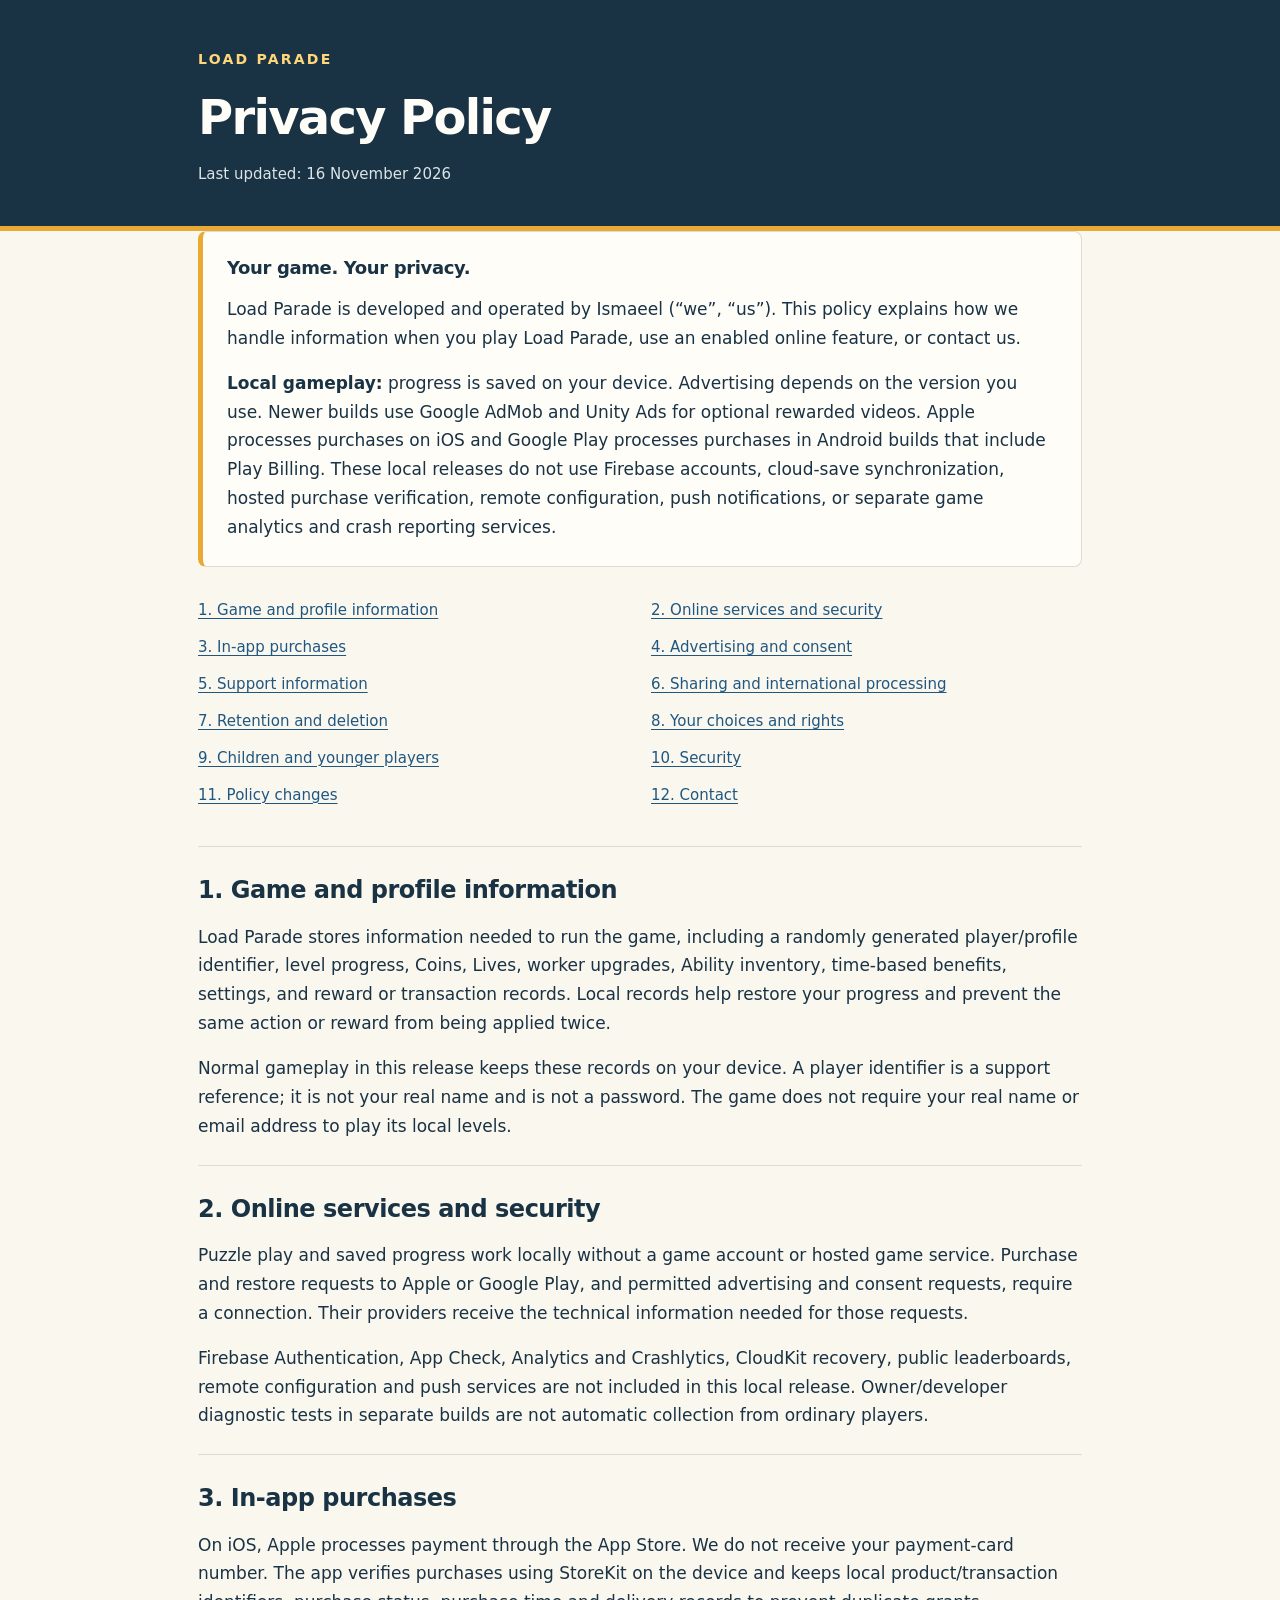
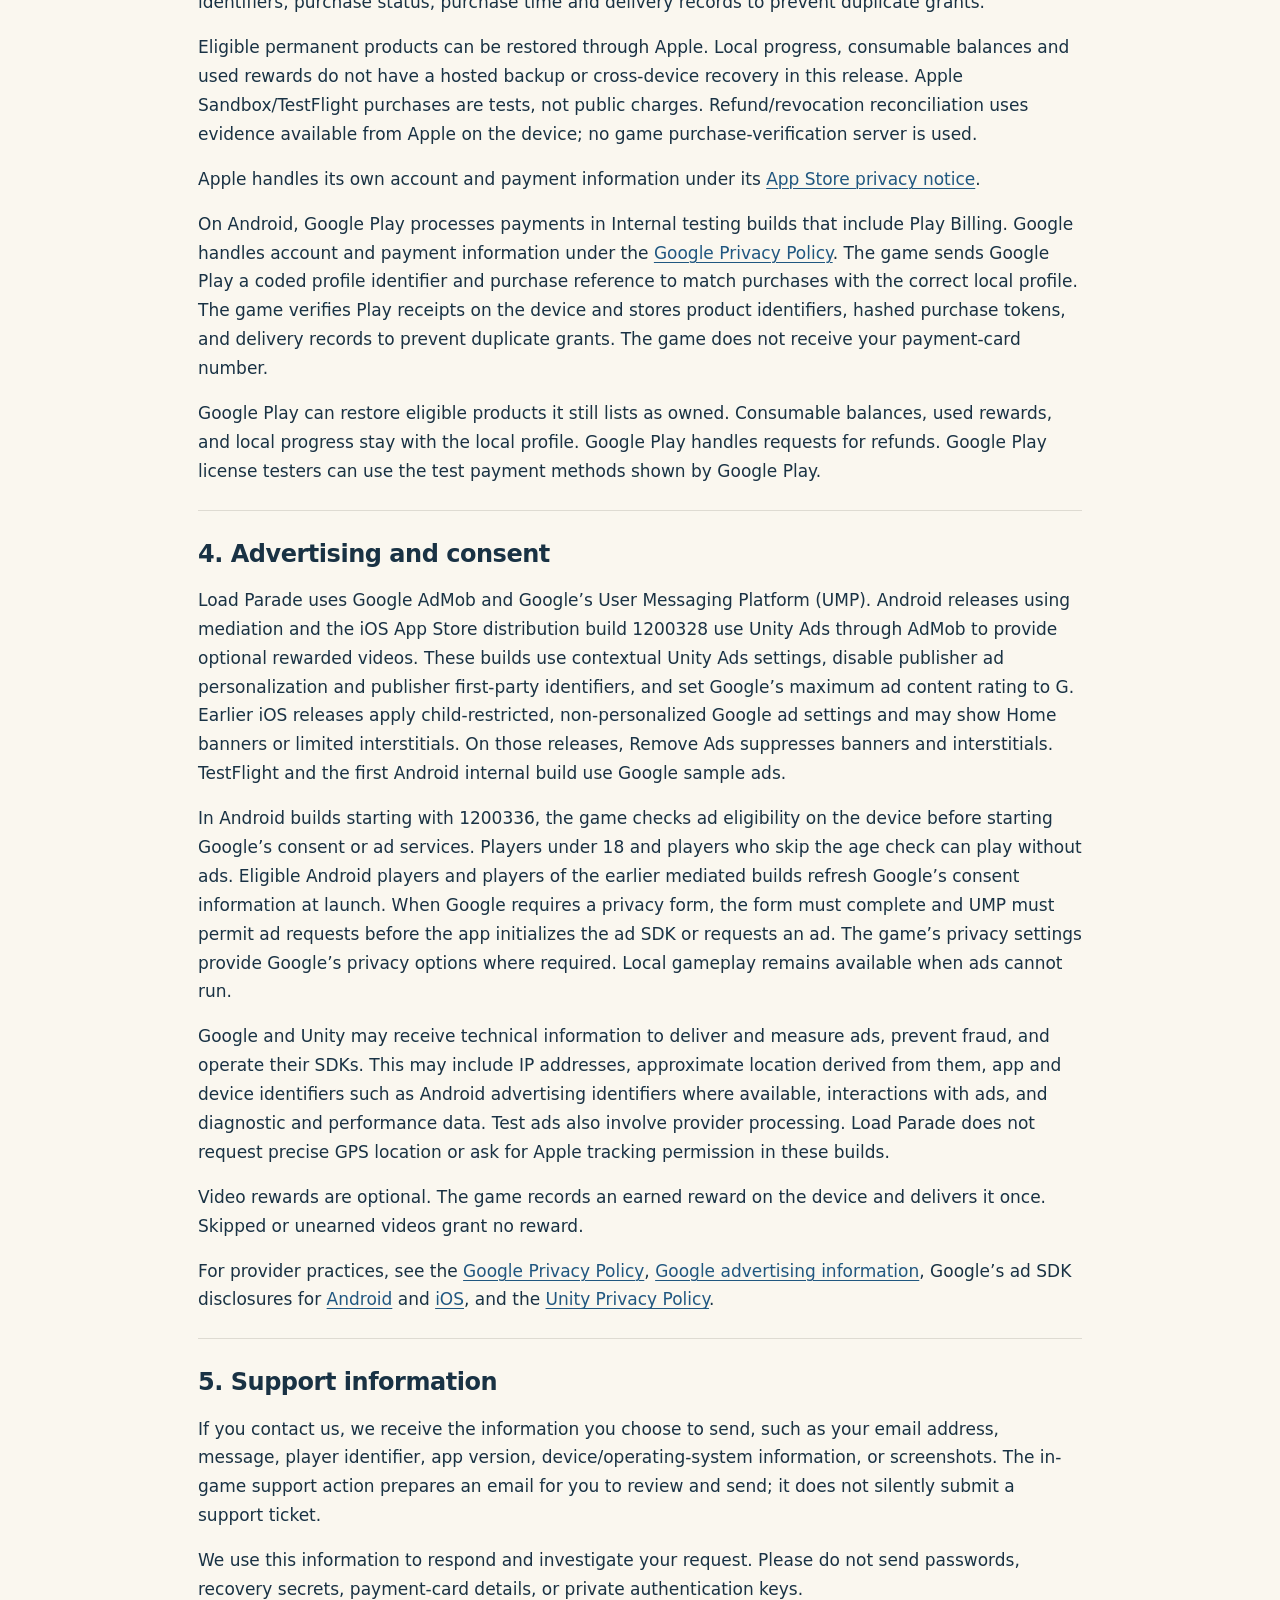
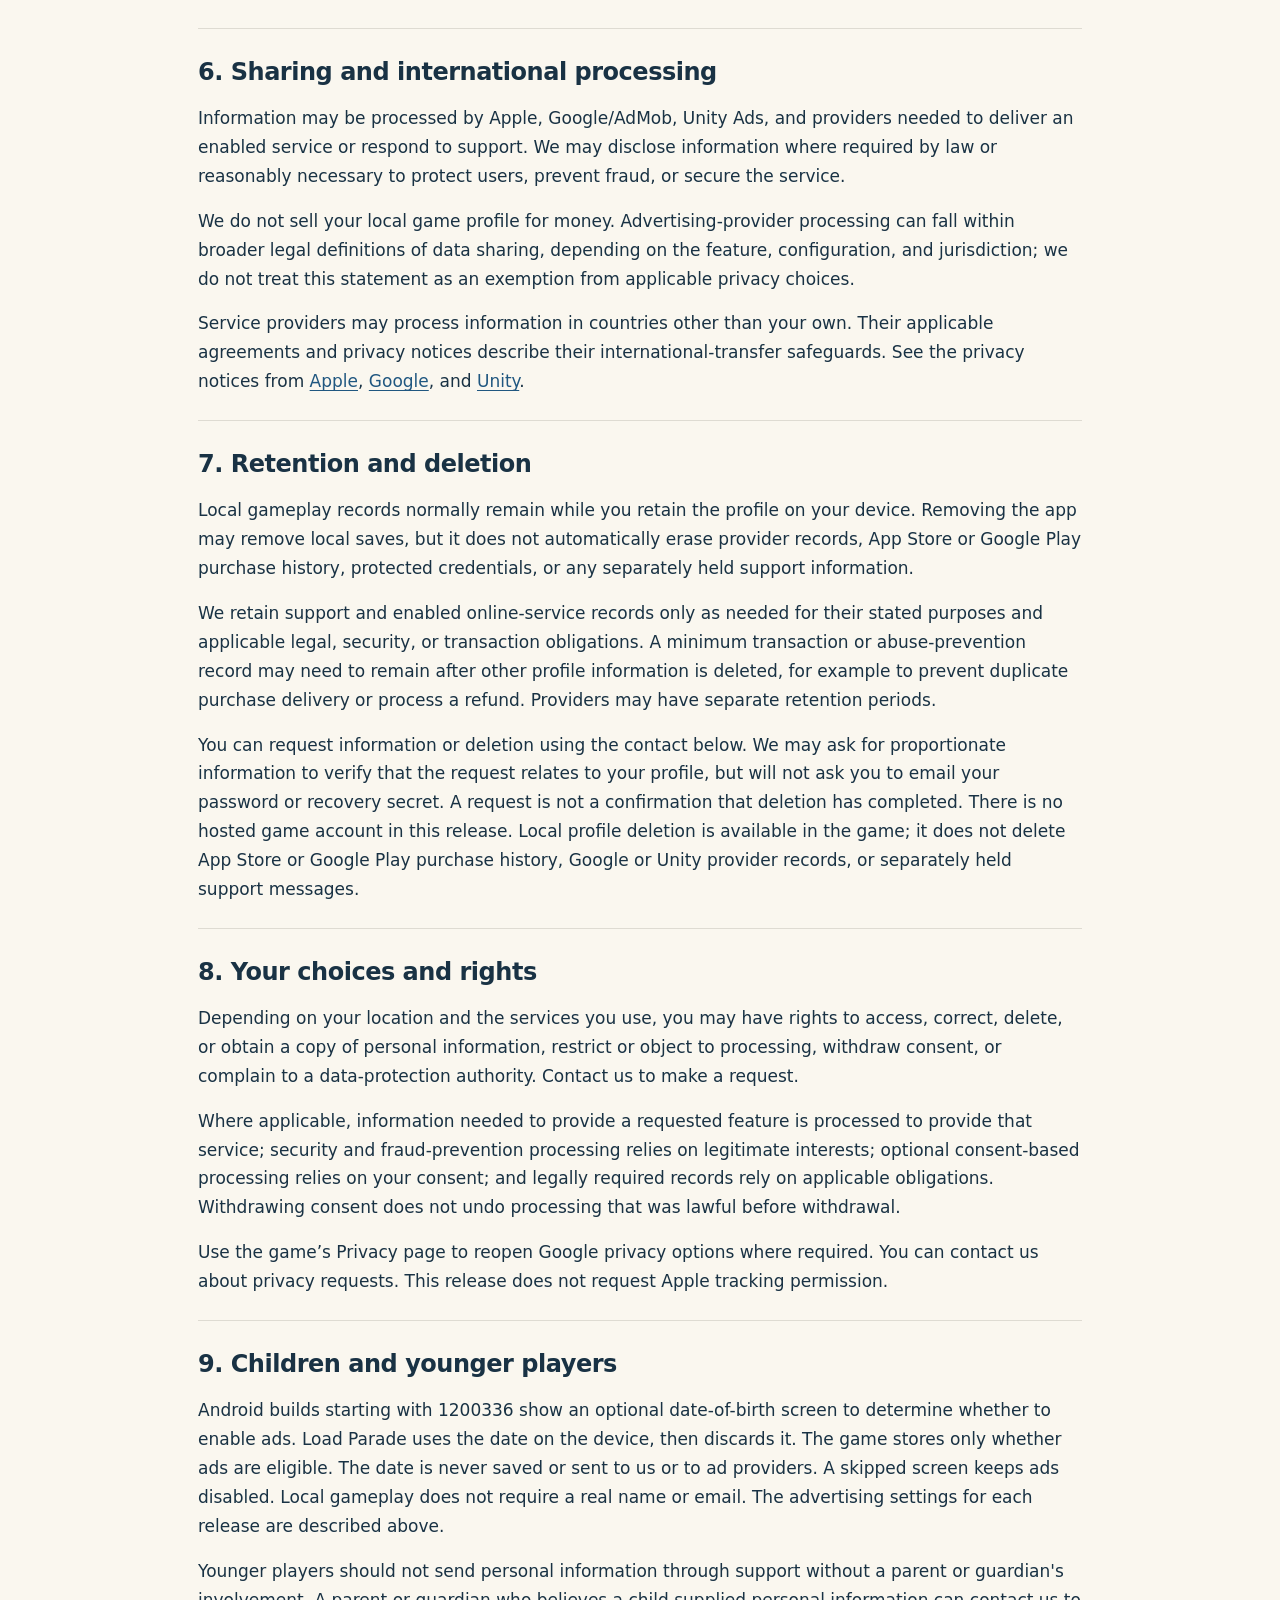
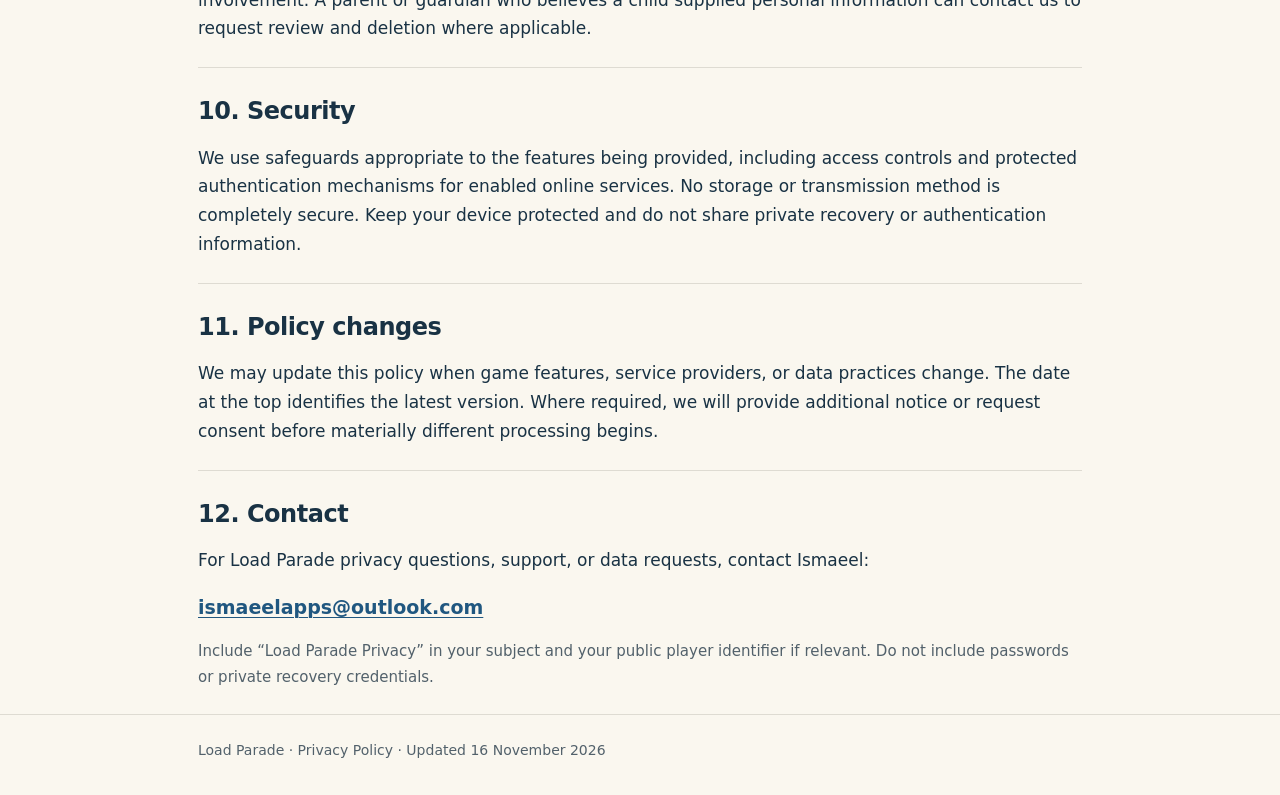
==== commit f2ee423e: "Disclose the Load Parade Android age check" ====
--- a/loadparade/privacypolicy/index.html
+++ b/loadparade/privacypolicy/index.html
@@ -18,7 +18,7 @@
 <header class="masthead"><div class="wrap">
   <p class="brand">LOAD PARADE</p>
   <h1>Privacy Policy</h1>
-  <p class="date">Last updated: <time datetime="2026-11-15">15 November 2026</time></p>
+  <p class="date">Last updated: <time datetime="2026-11-16">16 November 2026</time></p>
 </div></header>
 <main id="policy" class="wrap">
   <div class="summary">
@@ -60,8 +60,8 @@
   </section>
 
   <section id="advertising"><h2>4. Advertising and consent</h2>
-<p>Load Parade uses Google AdMob and Google’s User Messaging Platform (UMP). Android Internal testing builds using mediation and the iOS App Store distribution build 1200328 use Unity Ads through AdMob to provide optional rewarded videos. These builds use contextual Unity Ads settings, disable publisher ad personalization and publisher first-party identifiers, and set Google’s maximum ad content rating to G. Earlier iOS releases apply child-restricted, non-personalized Google ad settings and may show Home banners or limited interstitials. On those releases, Remove Ads suppresses banners and interstitials. TestFlight and the first Android internal build use Google sample ads.</p>
-<p>These mediated builds refresh Google’s consent information at launch. When Google requires a privacy form, the form must complete and UMP must permit ad requests before the app initializes the ad SDK or requests an ad. The game’s privacy settings provide Google’s privacy options where required. Local gameplay remains available when ads cannot run.</p>
+<p>Load Parade uses Google AdMob and Google’s User Messaging Platform (UMP). Android releases using mediation and the iOS App Store distribution build 1200328 use Unity Ads through AdMob to provide optional rewarded videos. These builds use contextual Unity Ads settings, disable publisher ad personalization and publisher first-party identifiers, and set Google’s maximum ad content rating to G. Earlier iOS releases apply child-restricted, non-personalized Google ad settings and may show Home banners or limited interstitials. On those releases, Remove Ads suppresses banners and interstitials. TestFlight and the first Android internal build use Google sample ads.</p>
+<p>In Android builds starting with 1200336, the game checks ad eligibility on the device before starting Google’s consent or ad services. Players under 18 and players who skip the age check can play without ads. Eligible Android players and players of the earlier mediated builds refresh Google’s consent information at launch. When Google requires a privacy form, the form must complete and UMP must permit ad requests before the app initializes the ad SDK or requests an ad. The game’s privacy settings provide Google’s privacy options where required. Local gameplay remains available when ads cannot run.</p>
 <p>Google and Unity may receive technical information to deliver and measure ads, prevent fraud, and operate their SDKs. This may include IP addresses, approximate location derived from them, app and device identifiers such as Android advertising identifiers where available, interactions with ads, and diagnostic and performance data. Test ads also involve provider processing. Load Parade does not request precise GPS location or ask for Apple tracking permission in these builds.</p>
 <p>Video rewards are optional. The game records an earned reward on the device and delivers it once. Skipped or unearned videos grant no reward.</p>
 <p>For provider practices, see the <a href="https://policies.google.com/privacy">Google Privacy Policy</a>, <a href="https://policies.google.com/technologies/ads">Google advertising information</a>, Google’s ad SDK disclosures for <a href="https://developers.google.com/admob/android/privacy/play-data-disclosure">Android</a> and <a href="https://developers.google.com/admob/ios/privacy/data-disclosure">iOS</a>, and the <a href="https://unity.com/legal/privacy-policy">Unity Privacy Policy</a>.</p>
@@ -91,7 +91,7 @@
   </section>
 
   <section id="children"><h2>9. Children and younger players</h2>
-<p>Load Parade is a colorful puzzle game. The game does not ask for a birth date or infer that a player is an adult. Local gameplay does not require a real name or email. The advertising settings for each release are described above. Ad providers may process the technical data described there to deliver permitted ads.</p>
+<p>Android builds starting with 1200336 show an optional date-of-birth screen to determine whether to enable ads. Load Parade uses the date on the device, then discards it. The game stores only whether ads are eligible. The date is never saved or sent to us or to ad providers. A skipped screen keeps ads disabled. Local gameplay does not require a real name or email. The advertising settings for each release are described above.</p>
 <p>Younger players should not send personal information through support without a parent or guardian's involvement. A parent or guardian who believes a child supplied personal information can contact us to request review and deletion where applicable.</p>
   </section>
 
@@ -109,6 +109,6 @@
     <p class="small">Include “Load Parade Privacy” in your subject and your public player identifier if relevant. Do not include passwords or private recovery credentials.</p>
   </section>
 </main>
-<footer><div class="wrap">Load Parade · Privacy Policy · Updated 15 November 2026</div></footer>
+<footer><div class="wrap">Load Parade · Privacy Policy · Updated 16 November 2026</div></footer>
 </body>
 </html>
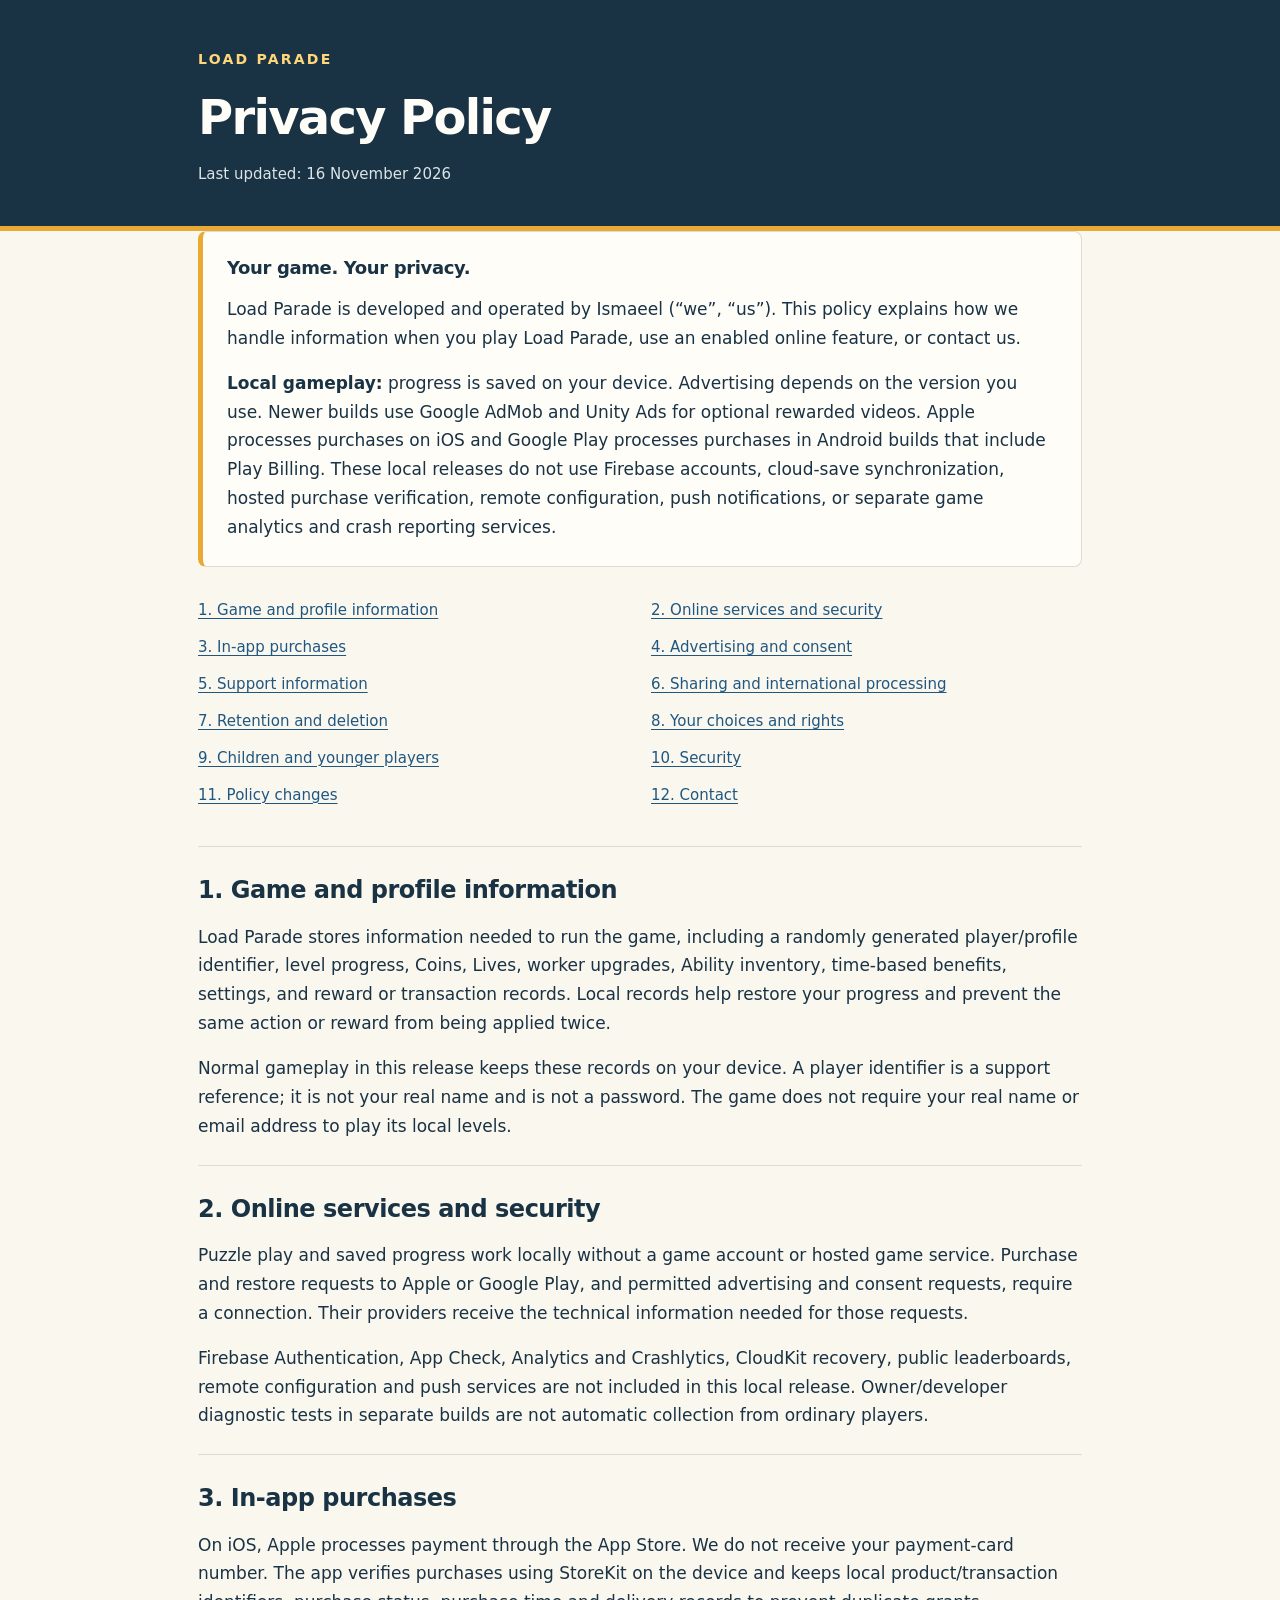
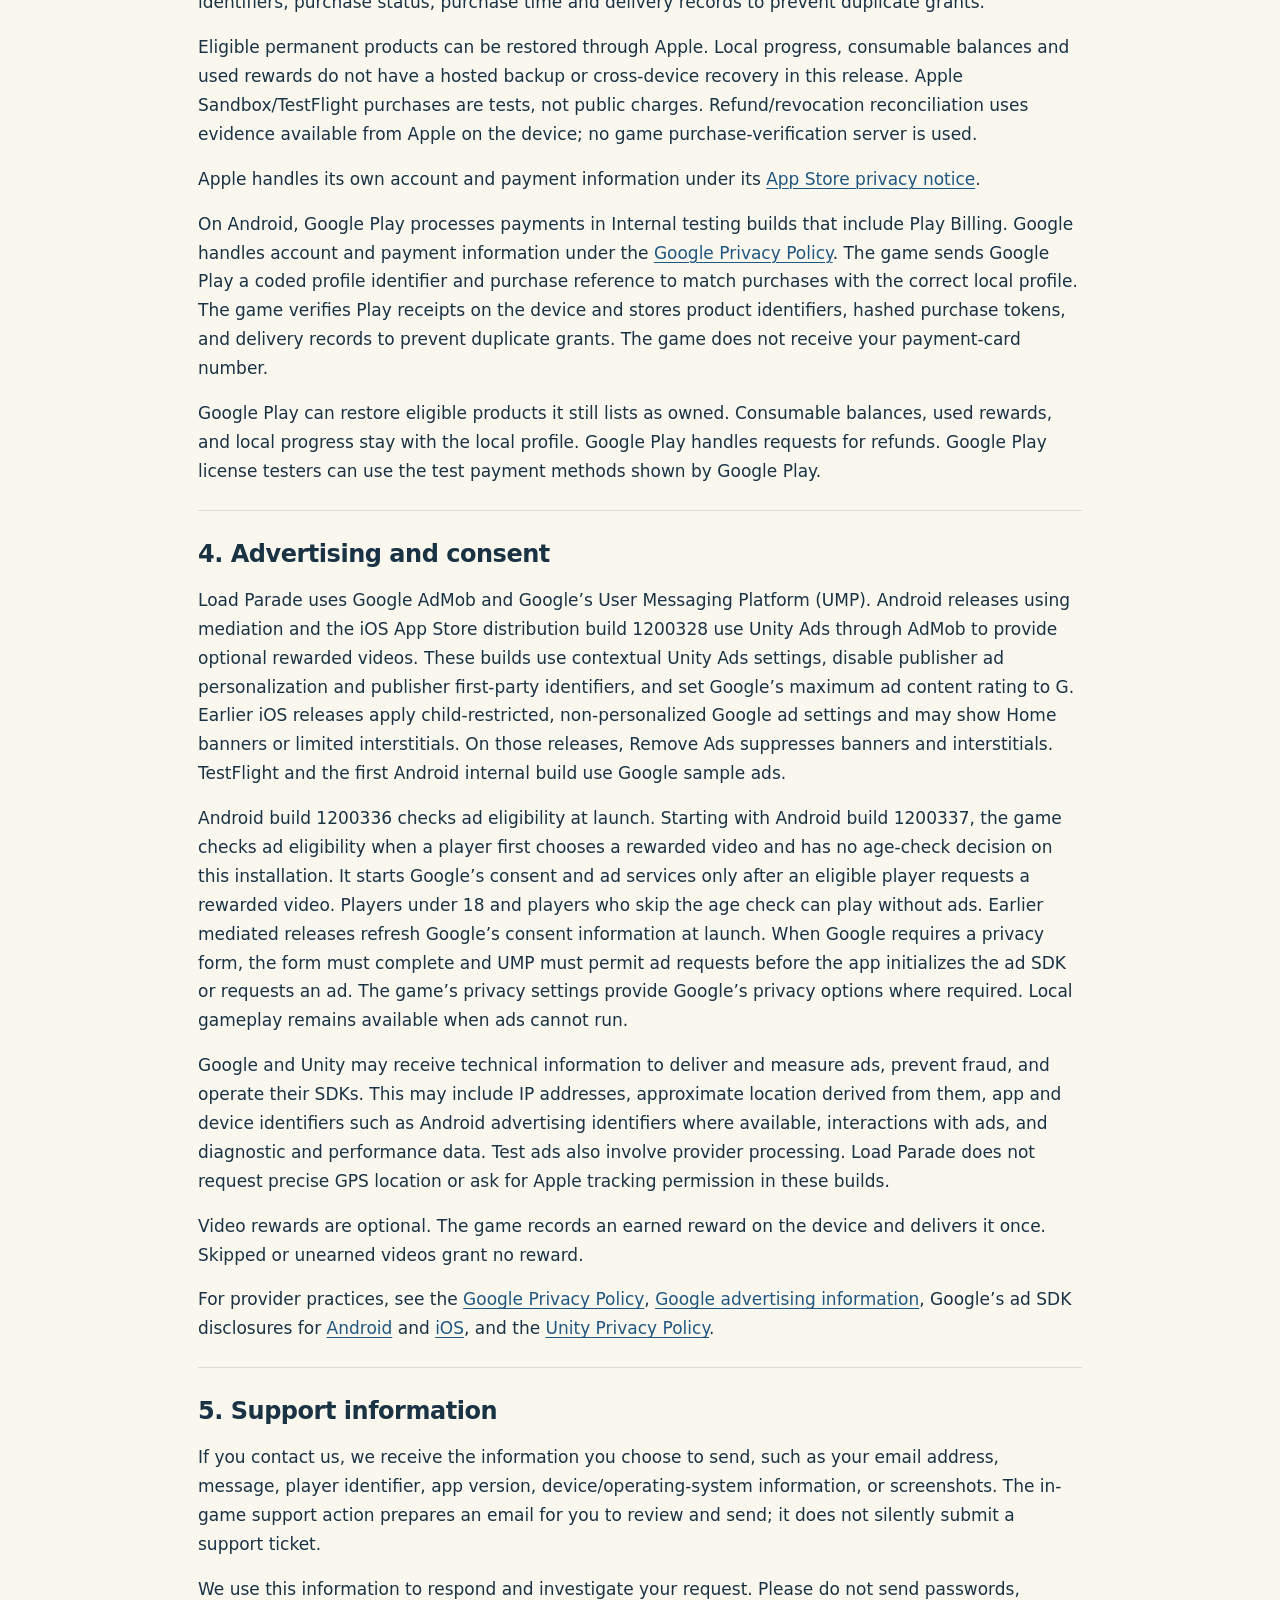
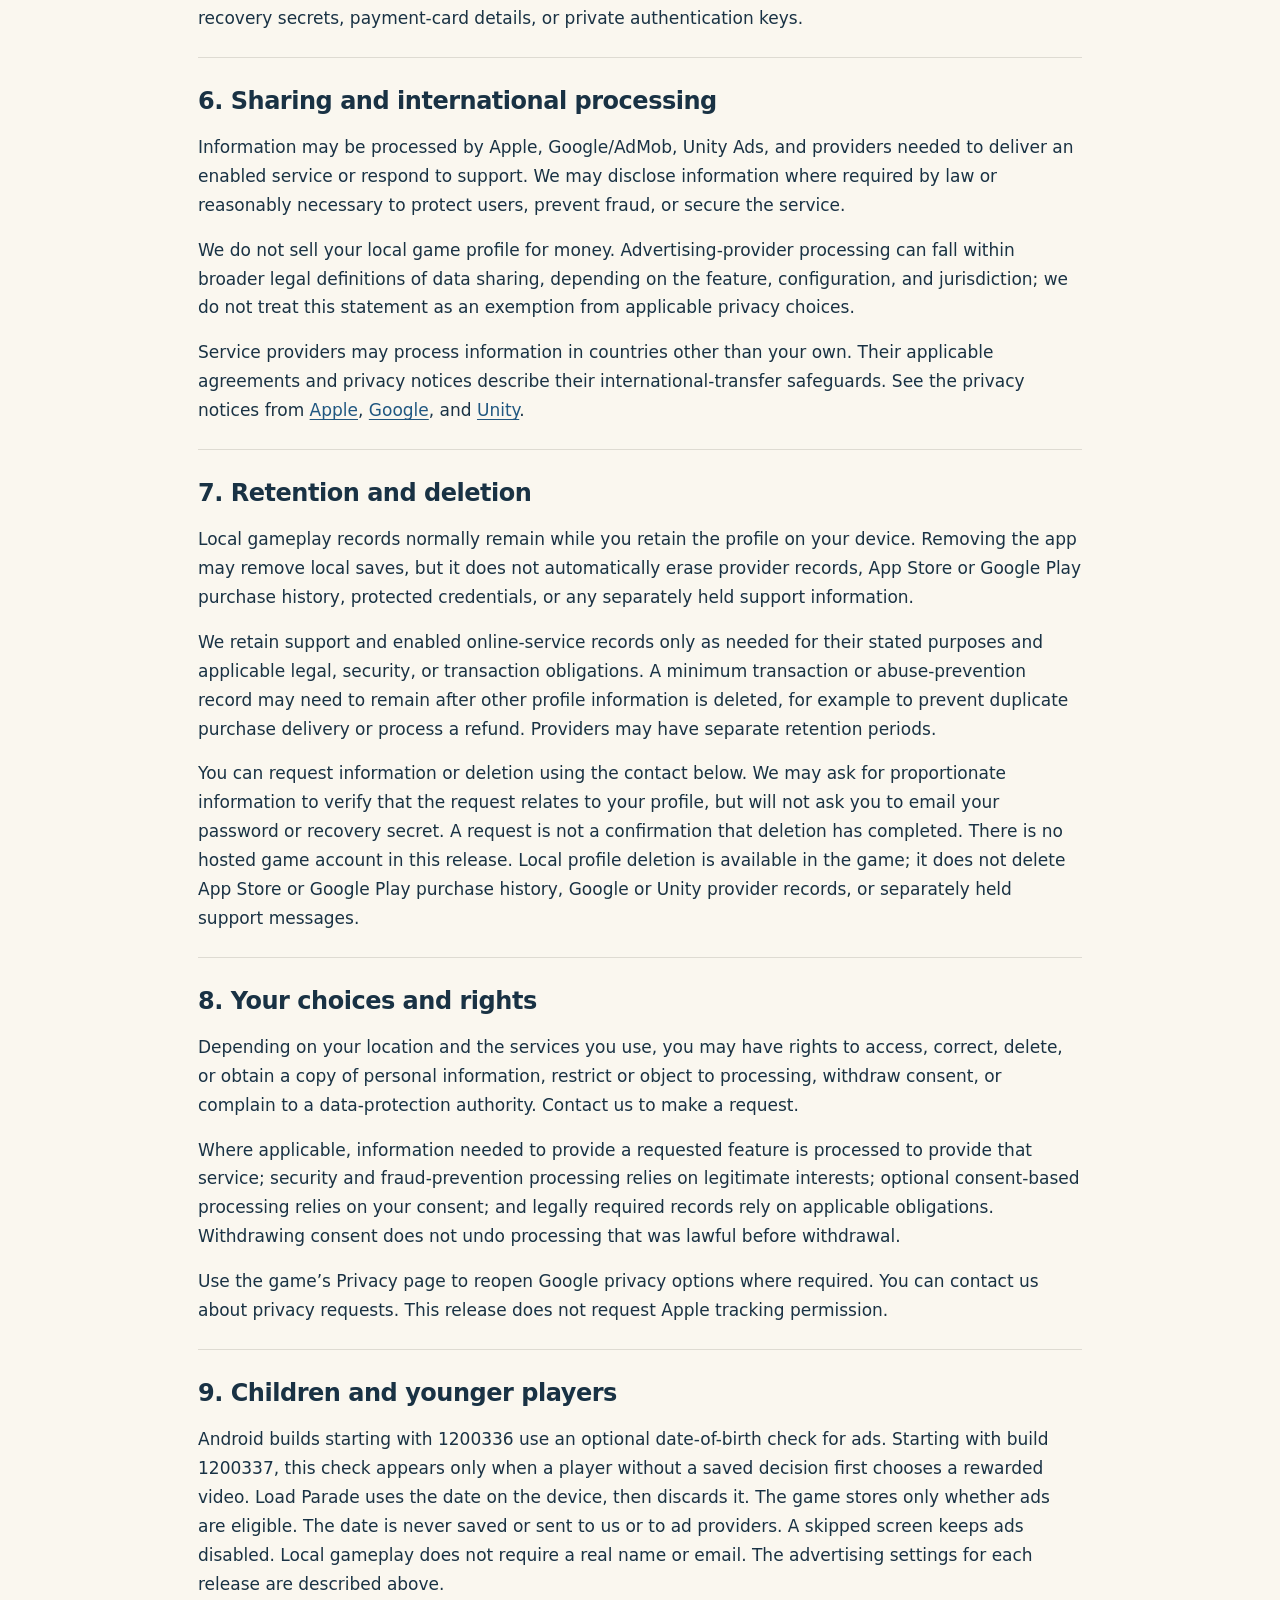
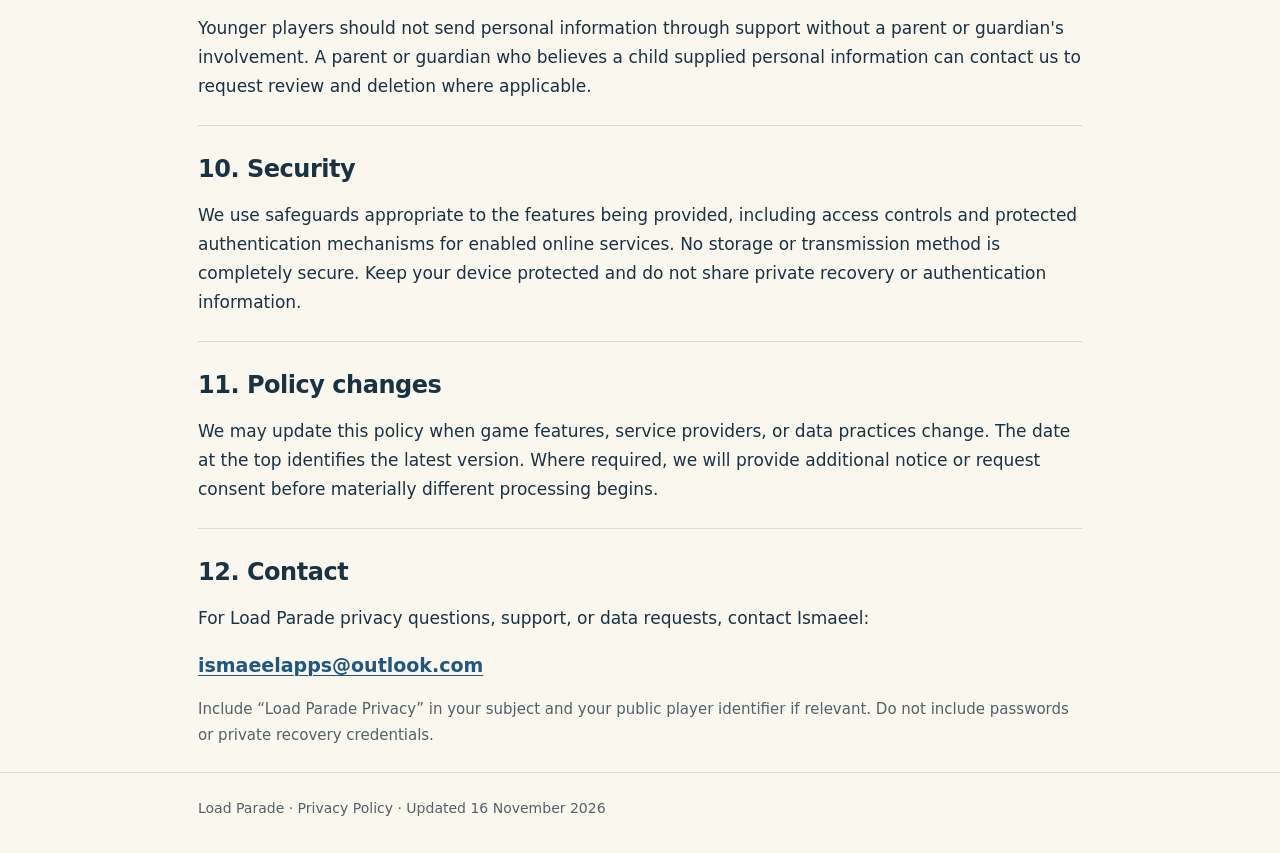
==== commit 0cfcfa9a: "Clarify when Load Parade checks age for rewarded ads" ====
--- a/loadparade/privacypolicy/index.html
+++ b/loadparade/privacypolicy/index.html
@@ -61,7 +61,7 @@
 
   <section id="advertising"><h2>4. Advertising and consent</h2>
 <p>Load Parade uses Google AdMob and Google’s User Messaging Platform (UMP). Android releases using mediation and the iOS App Store distribution build 1200328 use Unity Ads through AdMob to provide optional rewarded videos. These builds use contextual Unity Ads settings, disable publisher ad personalization and publisher first-party identifiers, and set Google’s maximum ad content rating to G. Earlier iOS releases apply child-restricted, non-personalized Google ad settings and may show Home banners or limited interstitials. On those releases, Remove Ads suppresses banners and interstitials. TestFlight and the first Android internal build use Google sample ads.</p>
-<p>In Android builds starting with 1200336, the game checks ad eligibility on the device before starting Google’s consent or ad services. Players under 18 and players who skip the age check can play without ads. Eligible Android players and players of the earlier mediated builds refresh Google’s consent information at launch. When Google requires a privacy form, the form must complete and UMP must permit ad requests before the app initializes the ad SDK or requests an ad. The game’s privacy settings provide Google’s privacy options where required. Local gameplay remains available when ads cannot run.</p>
+<p>Android build 1200336 checks ad eligibility at launch. Starting with Android build 1200337, the game checks ad eligibility when a player first chooses a rewarded video and has no age-check decision on this installation. It starts Google’s consent and ad services only after an eligible player requests a rewarded video. Players under 18 and players who skip the age check can play without ads. Earlier mediated releases refresh Google’s consent information at launch. When Google requires a privacy form, the form must complete and UMP must permit ad requests before the app initializes the ad SDK or requests an ad. The game’s privacy settings provide Google’s privacy options where required. Local gameplay remains available when ads cannot run.</p>
 <p>Google and Unity may receive technical information to deliver and measure ads, prevent fraud, and operate their SDKs. This may include IP addresses, approximate location derived from them, app and device identifiers such as Android advertising identifiers where available, interactions with ads, and diagnostic and performance data. Test ads also involve provider processing. Load Parade does not request precise GPS location or ask for Apple tracking permission in these builds.</p>
 <p>Video rewards are optional. The game records an earned reward on the device and delivers it once. Skipped or unearned videos grant no reward.</p>
 <p>For provider practices, see the <a href="https://policies.google.com/privacy">Google Privacy Policy</a>, <a href="https://policies.google.com/technologies/ads">Google advertising information</a>, Google’s ad SDK disclosures for <a href="https://developers.google.com/admob/android/privacy/play-data-disclosure">Android</a> and <a href="https://developers.google.com/admob/ios/privacy/data-disclosure">iOS</a>, and the <a href="https://unity.com/legal/privacy-policy">Unity Privacy Policy</a>.</p>
@@ -91,7 +91,7 @@
   </section>
 
   <section id="children"><h2>9. Children and younger players</h2>
-<p>Android builds starting with 1200336 show an optional date-of-birth screen to determine whether to enable ads. Load Parade uses the date on the device, then discards it. The game stores only whether ads are eligible. The date is never saved or sent to us or to ad providers. A skipped screen keeps ads disabled. Local gameplay does not require a real name or email. The advertising settings for each release are described above.</p>
+<p>Android builds starting with 1200336 use an optional date-of-birth check for ads. Starting with build 1200337, this check appears only when a player without a saved decision first chooses a rewarded video. Load Parade uses the date on the device, then discards it. The game stores only whether ads are eligible. The date is never saved or sent to us or to ad providers. A skipped screen keeps ads disabled. Local gameplay does not require a real name or email. The advertising settings for each release are described above.</p>
 <p>Younger players should not send personal information through support without a parent or guardian's involvement. A parent or guardian who believes a child supplied personal information can contact us to request review and deletion where applicable.</p>
   </section>
 
